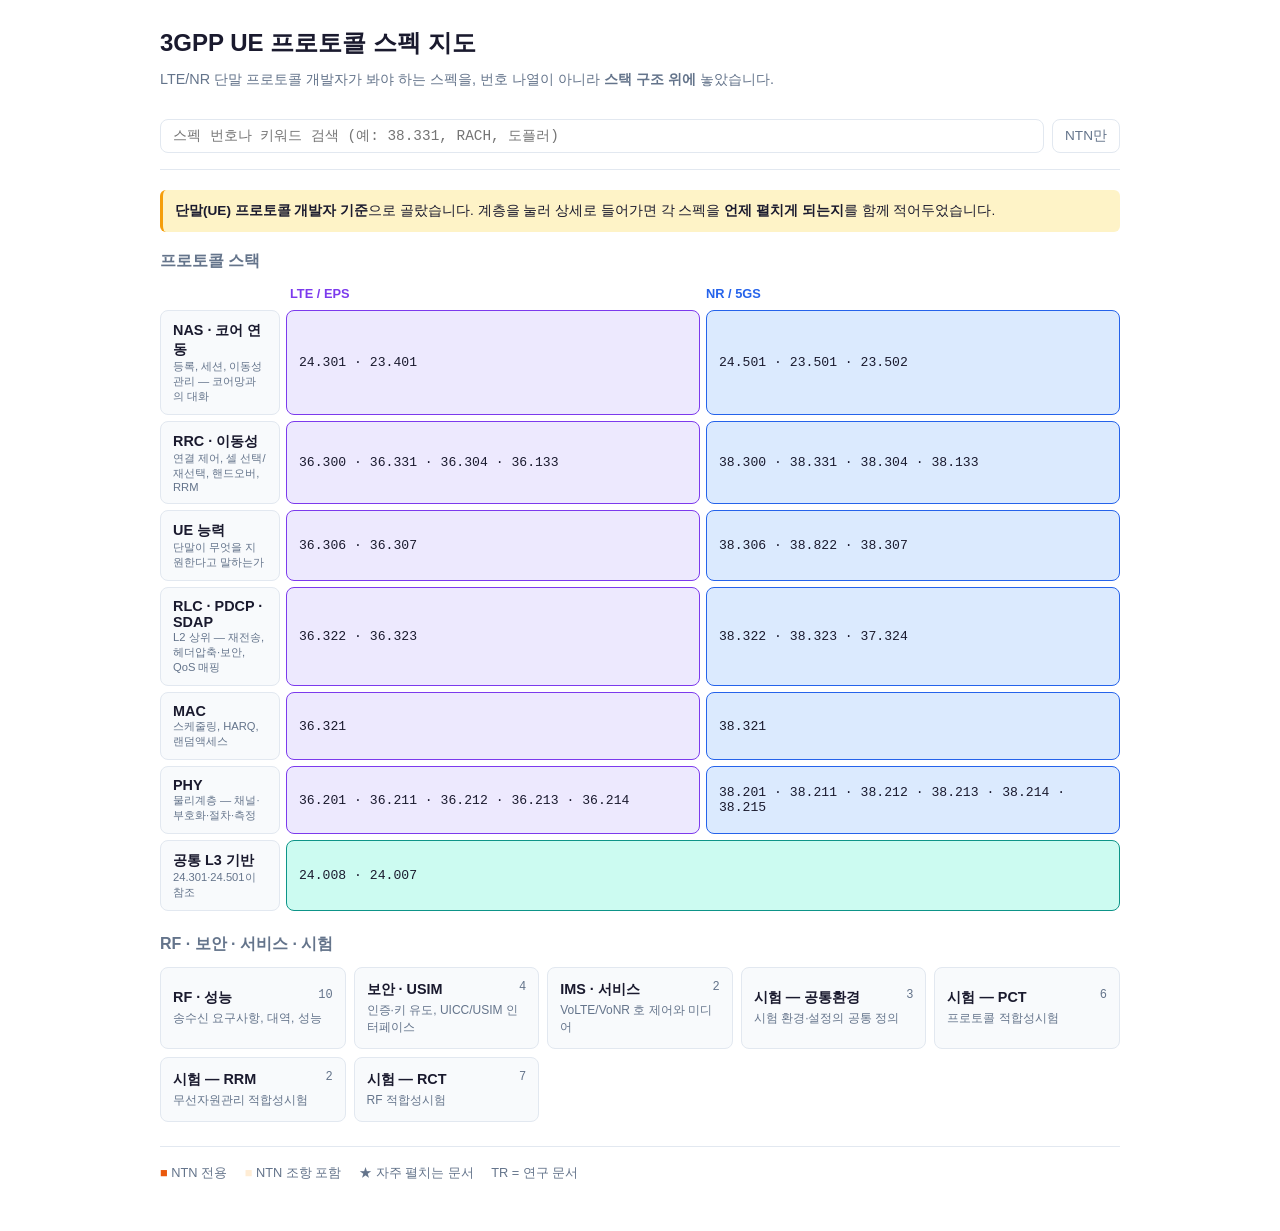
==== apps/3gpp-spec-map/index.html @ dc70da81 "3GPP UE 프로토콜 스펙 지도 웹앱 추가, 3GPP표준 카테고리 신설 LTE/NR 단말 프로토콜 개발자가 봐야 하는 3GPP 스펙 73종을 번호 나열이 아니라 프로토콜 스택 구" ====
<!DOCTYPE html>
<html lang="ko">
<head>
  <meta charset="UTF-8">
  <meta name="viewport" content="width=device-width, initial-scale=1.0">
  <title>3GPP UE 프로토콜 스펙 지도</title>
  <meta name="description" content="LTE/NR 단말 프로토콜 개발자가 봐야 하는 3GPP 스펙을 프로토콜 스택 구조 위에 배치한 지도">
  <link rel="stylesheet" href="css/style.css">
</head>
<body>

<div class="wrap">

  <header class="app-header">
    <h1>3GPP UE 프로토콜 스펙 지도</h1>
    <p>LTE/NR 단말 프로토콜 개발자가 봐야 하는 스펙을, 번호 나열이 아니라 <strong>스택 구조 위에</strong> 놓았습니다.</p>
  </header>

  <div class="controls">
    <input id="search" type="search" placeholder="스펙 번호나 키워드 검색 (예: 38.331, RACH, 도플러)"
           aria-label="스펙 검색" autocomplete="off">
    <button id="btn-ntn" class="toggle ntn" type="button" aria-pressed="false">NTN만</button>
  </div>

  <main id="view"></main>

</div>

<script src="js/specs.js"></script>
<script src="js/app.js"></script>
</body>
</html>
---- apps/3gpp-spec-map/css/style.css ----
:root {
  --bg:           #ffffff;
  --bg-secondary: #f8fafc;
  --bg-hover:     #f1f5f9;
  --text:         #1a1a2e;
  --text-muted:   #64748b;
  --accent:       #2563eb;
  --accent-soft:  #dbeafe;
  --border:       #e2e8f0;
  --nr:           #2563eb;
  --nr-soft:      #dbeafe;
  --lte:          #7c3aed;
  --lte-soft:     #ede9fe;
  --common:       #0d9488;
  --common-soft:  #ccfbf1;
  --ntn:          #ea580c;
  --ntn-soft:     #ffedd5;
  --warn-soft:    #fef3c7;
  --warn-border:  #f59e0b;
  --radius: 8px;
  --font-body: -apple-system, BlinkMacSystemFont, 'Segoe UI', 'Noto Sans KR',
               'Apple SD Gothic Neo', sans-serif;
  --font-mono: 'JetBrains Mono', 'Fira Code', 'Consolas', monospace;
}

@media (prefers-color-scheme: dark) {
  :root:not([data-theme="light"]) {
    --bg: #0f172a; --bg-secondary: #1e293b; --bg-hover: #273548;
    --text: #e2e8f0; --text-muted: #94a3b8; --border: #334155;
    --accent: #60a5fa; --accent-soft: #1e3a5f;
    --nr: #60a5fa; --nr-soft: #1e3a5f;
    --lte: #a78bfa; --lte-soft: #322659;
    --common: #2dd4bf; --common-soft: #134e4a;
    --ntn: #fb923c; --ntn-soft: #431407;
    --warn-soft: #422006; --warn-border: #f59e0b;
  }
}
:root[data-theme="dark"] {
  --bg: #0f172a; --bg-secondary: #1e293b; --bg-hover: #273548;
  --text: #e2e8f0; --text-muted: #94a3b8; --border: #334155;
  --accent: #60a5fa; --accent-soft: #1e3a5f;
  --nr: #60a5fa; --nr-soft: #1e3a5f;
  --lte: #a78bfa; --lte-soft: #322659;
  --common: #2dd4bf; --common-soft: #134e4a;
  --ntn: #fb923c; --ntn-soft: #431407;
  --warn-soft: #422006; --warn-border: #f59e0b;
}

* { box-sizing: border-box; }
body {
  margin: 0; padding: 0 16px 48px;
  background: var(--bg); color: var(--text);
  font-family: var(--font-body); line-height: 1.6;
}
.wrap { max-width: 960px; margin: 0 auto; }

.app-header { padding: 24px 0 16px; }
.app-header h1 { font-size: 1.5rem; margin: 0 0 6px; }
.app-header p { margin: 0; color: var(--text-muted); font-size: 0.9rem; }

/* ── 컨트롤 ── */
.controls {
  display: flex; flex-wrap: wrap; gap: 8px; align-items: center;
  padding: 12px 0 16px; border-bottom: 1px solid var(--border); margin-bottom: 20px;
}
#search {
  flex: 1 1 200px; min-width: 160px; padding: 8px 12px;
  border: 1px solid var(--border); border-radius: var(--radius);
  background: var(--bg); color: var(--text); font-family: var(--font-mono); font-size: 0.9rem;
}
#search:focus { outline: 2px solid var(--accent); outline-offset: -1px; }
.toggle {
  padding: 7px 12px; border: 1px solid var(--border); border-radius: var(--radius);
  background: var(--bg); color: var(--text-muted); cursor: pointer;
  font-size: 0.85rem; font-family: inherit;
}
.toggle:hover { background: var(--bg-hover); }
.toggle[aria-pressed="true"] { background: var(--accent-soft); color: var(--accent); border-color: var(--accent); font-weight: 600; }
.toggle.ntn[aria-pressed="true"] { background: var(--ntn-soft); color: var(--ntn); border-color: var(--ntn); }

/* ── Level 0 스택도 ── */
.stack { display: grid; gap: 6px; }
.stack-head {
  display: grid; grid-template-columns: 120px 1fr 1fr; gap: 6px;
  font-size: 0.8rem; font-weight: 700; color: var(--text-muted); padding: 0 4px;
}
.stack-head span:nth-child(2) { color: var(--lte); }
.stack-head span:nth-child(3) { color: var(--nr); }

.layer {
  display: grid; grid-template-columns: 120px 1fr 1fr; gap: 6px;
  align-items: stretch; width: 100%; padding: 0; border: none;
  background: none; font-family: inherit; text-align: left; cursor: pointer;
}
.layer:focus-visible { outline: 2px solid var(--accent); outline-offset: 2px; }
.layer-name {
  display: flex; flex-direction: column; justify-content: center;
  padding: 10px 12px; background: var(--bg-secondary);
  border: 1px solid var(--border); border-radius: var(--radius);
  font-weight: 700; font-size: 0.9rem; color: var(--text);
}
.layer-name small { font-weight: 400; font-size: 0.7rem; color: var(--text-muted); }
.layer-cell {
  padding: 10px 12px; border: 1px solid var(--border); border-radius: var(--radius);
  font-family: var(--font-mono); font-size: 0.82rem; color: var(--text);
  display: flex; flex-wrap: wrap; gap: 6px; align-items: center;
}
.layer-cell.lte { background: var(--lte-soft); border-color: var(--lte); }
.layer-cell.nr  { background: var(--nr-soft);  border-color: var(--nr); }
.layer-cell.none { background: var(--bg-secondary); color: var(--text-muted); font-style: italic; }
.layer:hover .layer-cell,
.layer:hover .layer-name { filter: brightness(0.97); }
.layer:hover .layer-name { background: var(--bg-hover); }

.base-row {
  grid-template-columns: 120px 1fr;
}
.base-row .layer-cell.common { background: var(--common-soft); border-color: var(--common); }

.pillars { margin-top: 20px; }
.pillars h2, .stack-title { font-size: 1rem; margin: 0 0 10px; color: var(--text-muted); }
.pillar-grid { display: grid; grid-template-columns: repeat(auto-fill, minmax(180px, 1fr)); gap: 8px; }
.pillar {
  padding: 12px; border: 1px solid var(--border); border-radius: var(--radius);
  background: var(--bg-secondary); cursor: pointer; text-align: left;
  font-family: inherit; color: var(--text);
}
.pillar:hover { background: var(--bg-hover); }
.pillar:focus-visible { outline: 2px solid var(--accent); outline-offset: 2px; }
.pillar strong { display: block; font-size: 0.9rem; margin-bottom: 3px; }
.pillar small { color: var(--text-muted); font-size: 0.75rem; }
.pillar .count { float: right; color: var(--text-muted); font-family: var(--font-mono); font-size: 0.75rem; }

/* ── Level 1 상세 ── */
.detail-head { display: flex; align-items: center; gap: 12px; margin-bottom: 4px; flex-wrap: wrap; }
.back {
  padding: 6px 12px; border: 1px solid var(--border); border-radius: var(--radius);
  background: var(--bg); color: var(--text); cursor: pointer; font-family: inherit; font-size: 0.85rem;
}
.back:hover { background: var(--bg-hover); }
.detail-head h2 { margin: 0; font-size: 1.2rem; }
.detail-desc { color: var(--text-muted); font-size: 0.9rem; margin: 0 0 16px; }

.cards { display: grid; gap: 12px; }
.card {
  border: 1px solid var(--border); border-radius: var(--radius);
  padding: 14px; background: var(--bg-secondary);
}
.card.ntn-only { border-left: 4px solid var(--ntn); }
.card.ntn-clause { border-left: 4px solid var(--ntn-soft); }
.card-top { display: flex; align-items: baseline; gap: 10px; flex-wrap: wrap; margin-bottom: 4px; }
.spec-id { font-family: var(--font-mono); font-size: 1.05rem; font-weight: 700; color: var(--accent); }
.card-ko { font-weight: 600; font-size: 0.95rem; }
.card-title { font-size: 0.8rem; color: var(--text-muted); margin: 0 0 8px; line-height: 1.45; }
.card-when { font-size: 0.88rem; margin: 0 0 8px; }
.card-when strong { color: var(--text); }
.card-xref, .card-ntn {
  font-size: 0.8rem; padding: 7px 10px; border-radius: 6px; margin-top: 8px;
}
.card-xref { background: var(--bg-hover); color: var(--text-muted); }
.card-ntn { background: var(--ntn-soft); color: var(--text); border-left: 3px solid var(--ntn); }
.card-ntn b { color: var(--ntn); }

.badges { display: flex; gap: 5px; flex-wrap: wrap; margin-left: auto; }
.badge {
  font-size: 0.68rem; font-weight: 700; padding: 2px 7px; border-radius: 99px;
  font-family: var(--font-body); white-space: nowrap;
}
.badge.nr  { background: var(--nr-soft);  color: var(--nr); }
.badge.lte { background: var(--lte-soft); color: var(--lte); }
.badge.common { background: var(--common-soft); color: var(--common); }
.badge.rel { background: var(--bg-hover); color: var(--text-muted); }
.badge.ntn { background: var(--ntn); color: #fff; }
.badge.ntn-c { background: var(--ntn-soft); color: var(--ntn); }
.badge.tr  { background: var(--bg-hover); color: var(--text-muted); border: 1px dashed var(--border); }
.badge.net { background: var(--warn-soft); color: var(--text); }

.peer { font-family: var(--font-mono); font-size: 0.78rem; color: var(--text-muted); }
.peer a { color: var(--accent); text-decoration: none; cursor: pointer; }
.peer a:hover { text-decoration: underline; }

.note {
  background: var(--warn-soft); border-left: 3px solid var(--warn-border);
  padding: 10px 12px; border-radius: 6px; font-size: 0.85rem; margin: 0 0 16px;
}
.empty { color: var(--text-muted); padding: 24px 0; text-align: center; }
.hidden { display: none; }

.legend { margin-top: 24px; padding-top: 16px; border-top: 1px solid var(--border); font-size: 0.8rem; color: var(--text-muted); }
.legend span { margin-right: 14px; white-space: nowrap; }

@media (max-width: 640px) {
  .stack-head, .layer { grid-template-columns: 88px 1fr 1fr; }
  .base-row { grid-template-columns: 88px 1fr; }
  .layer-cell { font-size: 0.74rem; padding: 8px; }
  .layer-name { font-size: 0.8rem; padding: 8px; }
  .app-header h1 { font-size: 1.25rem; }
}

.peer .ext { color: var(--text-muted); }
.peer .ext:hover { color: var(--accent); }
.card-ntn code, .card-when code {
  font-family: var(--font-mono); font-size: 0.92em;
  background: var(--bg-hover); padding: 1px 4px; border-radius: 3px;
}
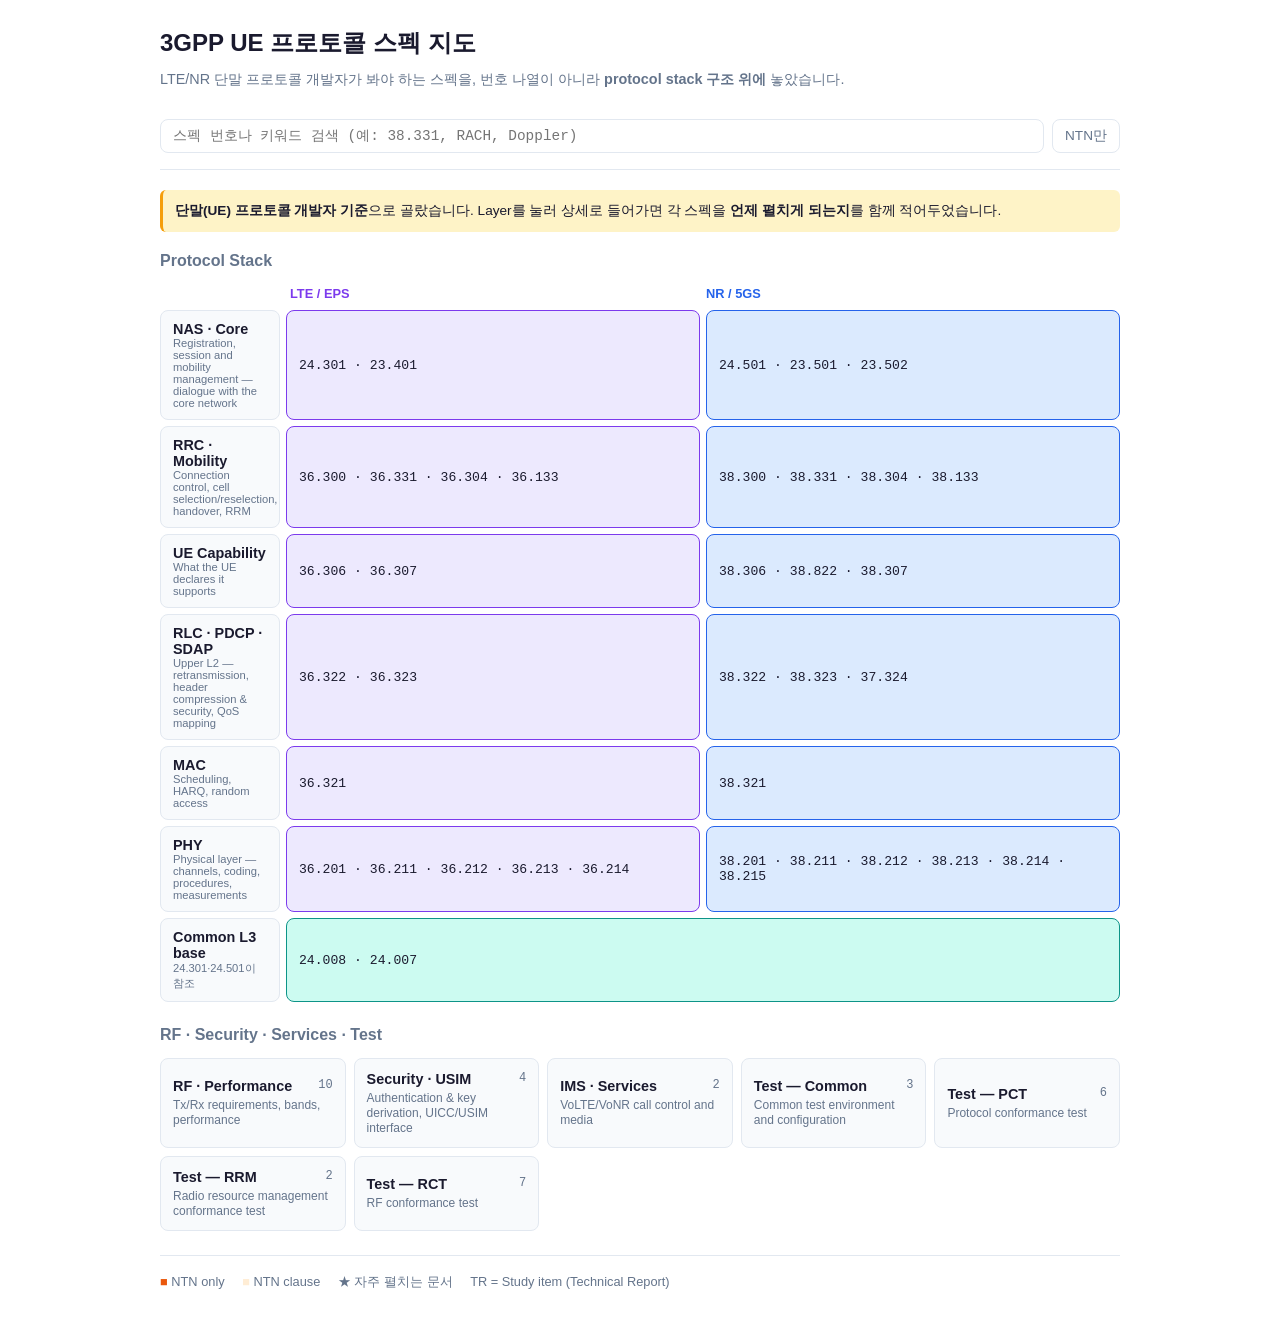
==== commit 326a2114: "3gpp-spec-map: 스펙 용어를 현업 표기대로 영어로 통일 현업에서는 프로토콜·스펙 용어를 영어로 쓰므로, 용어 라벨과 설명문 안의 기술용어를 영어로 바꿨다. 설명 문장 자" ====
--- a/apps/3gpp-spec-map/index.html
+++ b/apps/3gpp-spec-map/index.html
@@ -13,11 +13,11 @@
 
   <header class="app-header">
     <h1>3GPP UE 프로토콜 스펙 지도</h1>
-    <p>LTE/NR 단말 프로토콜 개발자가 봐야 하는 스펙을, 번호 나열이 아니라 <strong>스택 구조 위에</strong> 놓았습니다.</p>
+    <p>LTE/NR 단말 프로토콜 개발자가 봐야 하는 스펙을, 번호 나열이 아니라 <strong>protocol stack 구조 위에</strong> 놓았습니다.</p>
   </header>
 
   <div class="controls">
-    <input id="search" type="search" placeholder="스펙 번호나 키워드 검색 (예: 38.331, RACH, 도플러)"
+    <input id="search" type="search" placeholder="스펙 번호나 키워드 검색 (예: 38.331, RACH, Doppler)"
            aria-label="스펙 검색" autocomplete="off">
     <button id="btn-ntn" class="toggle ntn" type="button" aria-pressed="false">NTN만</button>
   </div>
--- a/apps/3gpp-spec-map/css/style.css
+++ b/apps/3gpp-spec-map/css/style.css
@@ -150,7 +150,7 @@
 .card.ntn-clause { border-left: 4px solid var(--ntn-soft); }
 .card-top { display: flex; align-items: baseline; gap: 10px; flex-wrap: wrap; margin-bottom: 4px; }
 .spec-id { font-family: var(--font-mono); font-size: 1.05rem; font-weight: 700; color: var(--accent); }
-.card-ko { font-weight: 600; font-size: 0.95rem; }
+.card-short { font-weight: 600; font-size: 0.95rem; }
 .card-title { font-size: 0.8rem; color: var(--text-muted); margin: 0 0 8px; line-height: 1.45; }
 .card-when { font-size: 0.88rem; margin: 0 0 8px; }
 .card-when strong { color: var(--text); }
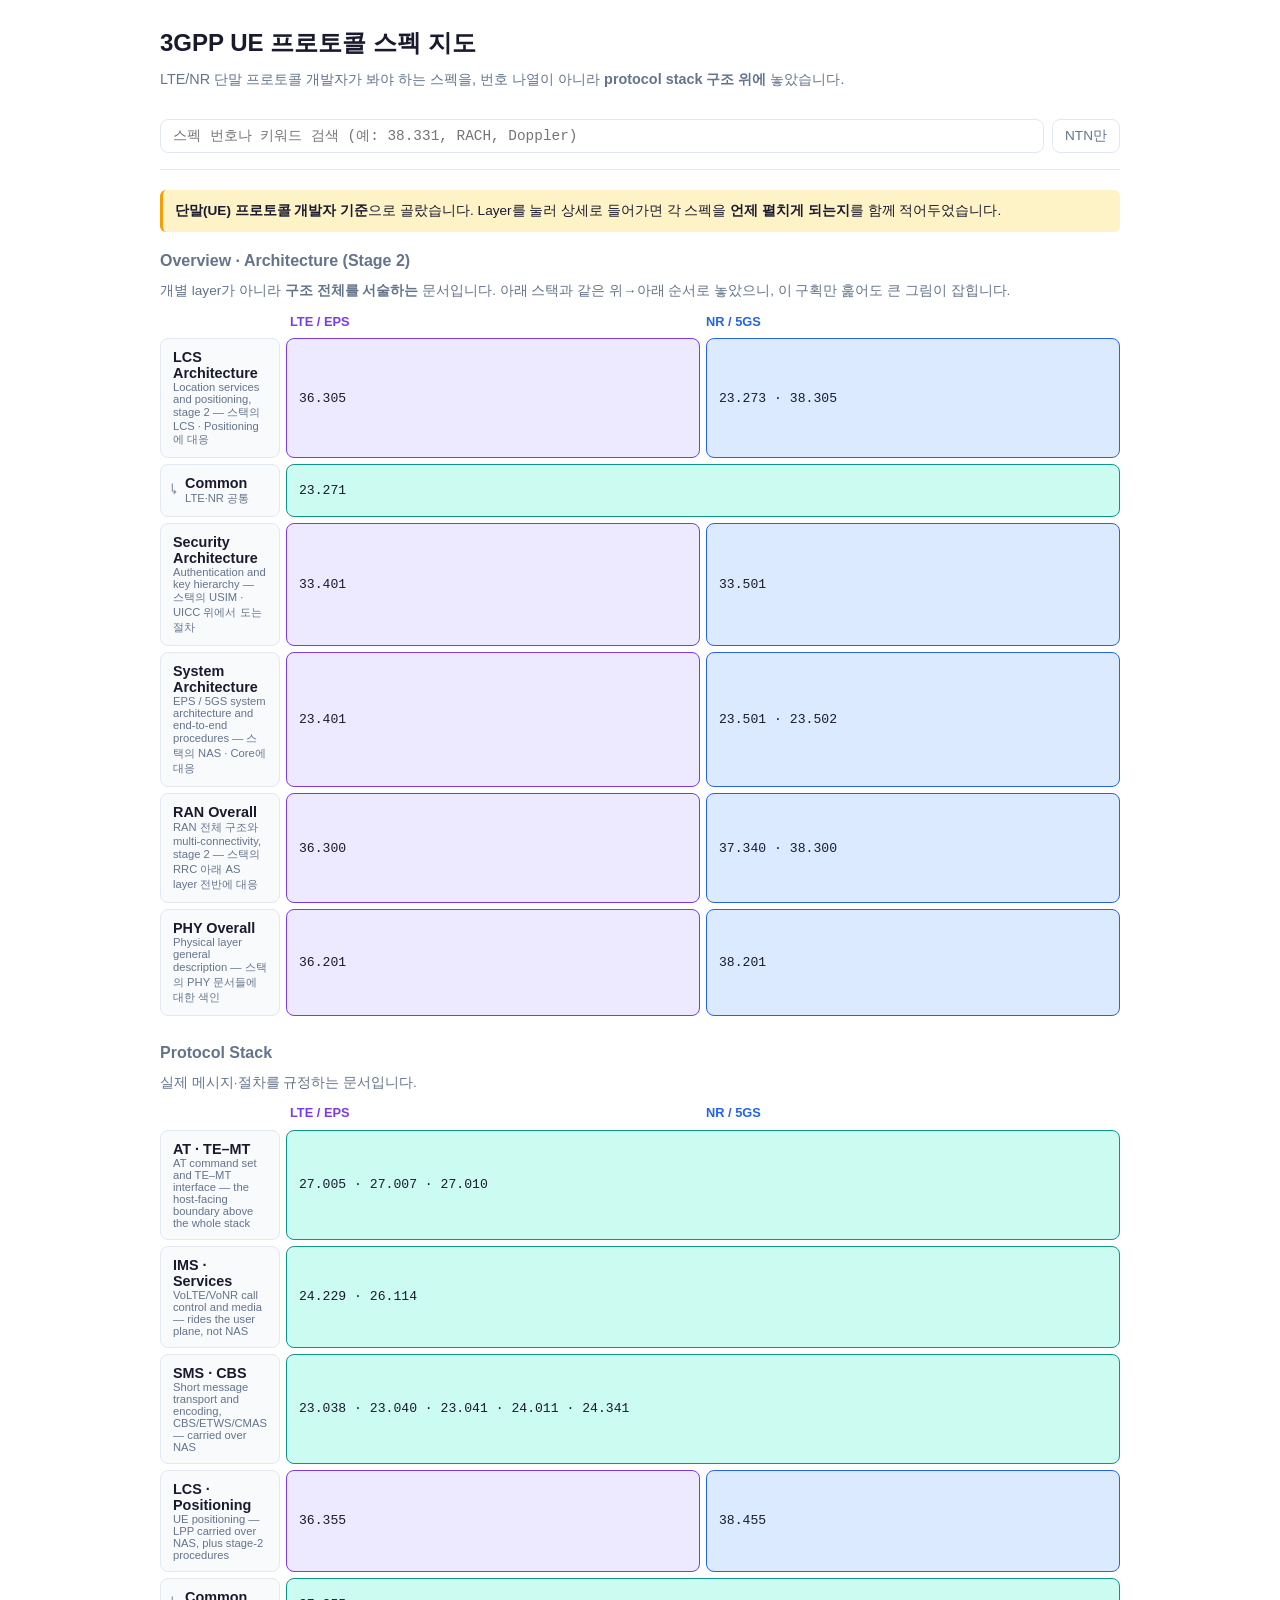
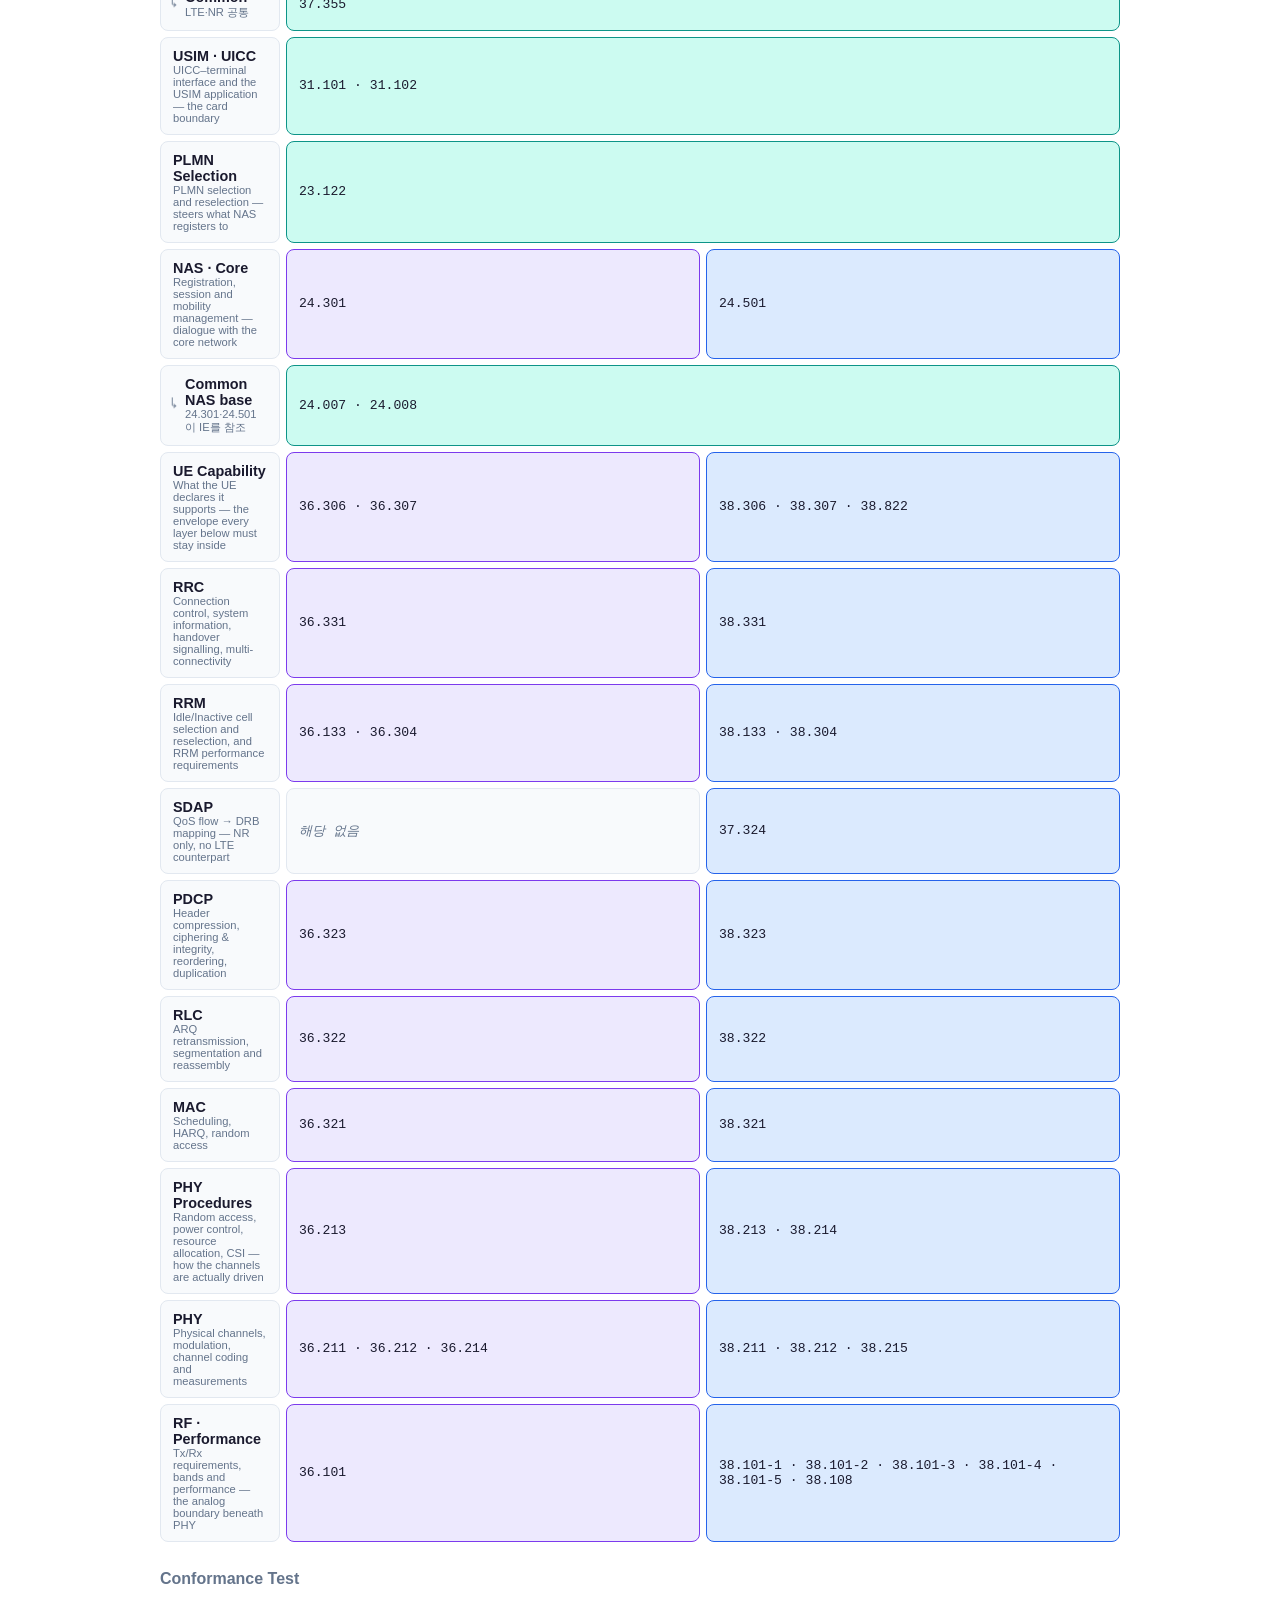
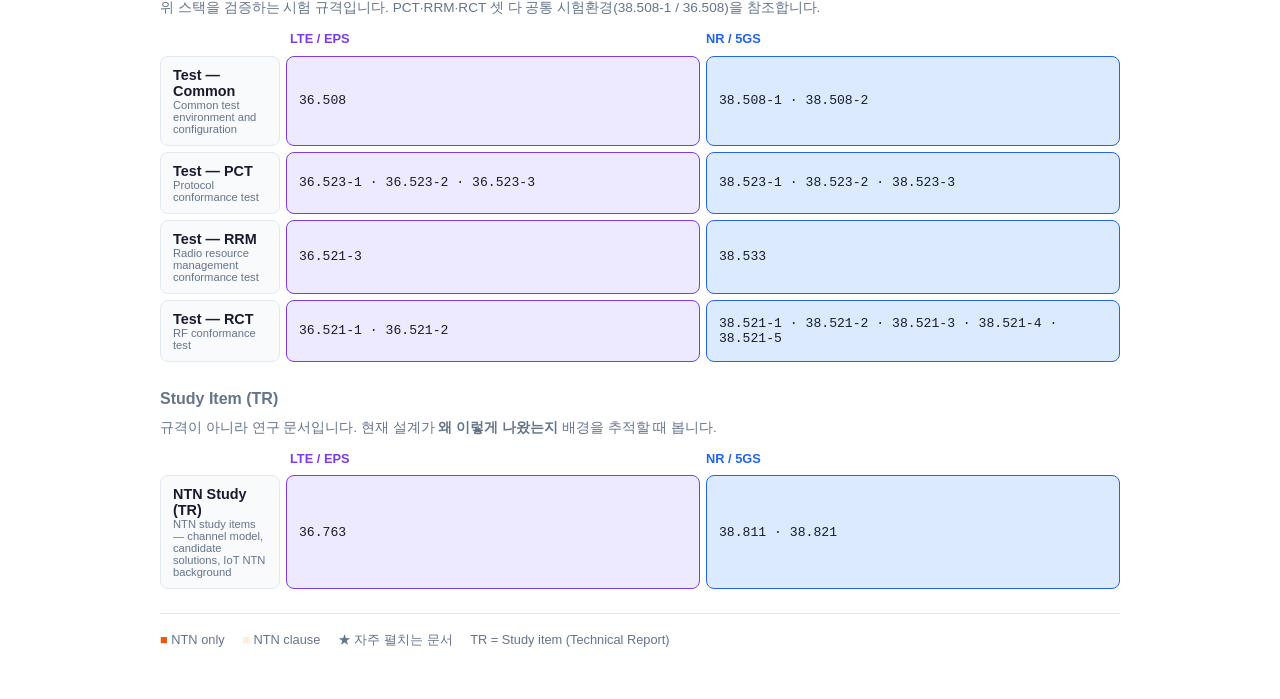
==== commit 260715e5: "3gpp-spec-map: 정적 자원에 캐시 무효화 버전 부착 GitHub Pages가 js/css를 max-age=600으로 내려주는데 파일명에 버전이 없어, 배포가 끝난 뒤에도" ====
--- a/apps/3gpp-spec-map/index.html
+++ b/apps/3gpp-spec-map/index.html
@@ -5,7 +5,7 @@
   <meta name="viewport" content="width=device-width, initial-scale=1.0">
   <title>3GPP UE 프로토콜 스펙 지도</title>
   <meta name="description" content="LTE/NR 단말 프로토콜 개발자가 봐야 하는 3GPP 스펙을 프로토콜 스택 구조 위에 배치한 지도">
-  <link rel="stylesheet" href="css/style.css">
+  <link rel="stylesheet" href="css/style.css?v=20260801a">
 </head>
 <body>
 
@@ -26,7 +26,9 @@
 
 </div>
 
-<script src="js/specs.js"></script>
-<script src="js/app.js"></script>
+<!-- ?v= 는 캐시 무효화용. GitHub Pages가 max-age=600으로 내려주기 때문에
+     js를 고치면 이 값도 함께 올려야 브라우저가 새 파일을 받는다. -->
+<script src="js/specs.js?v=20260801a"></script>
+<script src="js/app.js?v=20260801a"></script>
 </body>
 </html>
--- a/apps/3gpp-spec-map/css/style.css
+++ b/apps/3gpp-spec-map/css/style.css
@@ -112,24 +112,24 @@
 .layer:hover .layer-name { filter: brightness(0.97); }
 .layer:hover .layer-name { background: var(--bg-hover); }
 
-.base-row {
+/* LTE/NR로 갈리지 않는 RAT 공통 문서 행 — 칸을 나누지 않고 한 칸으로 편다.
+   .wide-row = layer 자체가 통째로 공통 (대등한 layer이므로 들여쓰지 않는다)
+   .base-row = LTE/NR이 있는 layer에 딸린 공통 문서 (↳로 종속 관계를 표시) */
+.wide-row, .base-row {
   grid-template-columns: 120px 1fr;
 }
+.wide-row .layer-cell.common,
 .base-row .layer-cell.common { background: var(--common-soft); border-color: var(--common); }
-
-.pillars { margin-top: 20px; }
-.pillars h2, .stack-title { font-size: 1rem; margin: 0 0 10px; color: var(--text-muted); }
-.pillar-grid { display: grid; grid-template-columns: repeat(auto-fill, minmax(180px, 1fr)); gap: 8px; }
-.pillar {
-  padding: 12px; border: 1px solid var(--border); border-radius: var(--radius);
-  background: var(--bg-secondary); cursor: pointer; text-align: left;
-  font-family: inherit; color: var(--text);
-}
-.pillar:hover { background: var(--bg-hover); }
-.pillar:focus-visible { outline: 2px solid var(--accent); outline-offset: 2px; }
-.pillar strong { display: block; font-size: 0.9rem; margin-bottom: 3px; }
-.pillar small { color: var(--text-muted); font-size: 0.75rem; }
-.pillar .count { float: right; color: var(--text-muted); font-family: var(--font-mono); font-size: 0.75rem; }
+.base-row .layer-name { position: relative; padding-left: 24px; }
+.base-row .layer-name::before {
+  content: '↳'; position: absolute; left: 9px; top: 50%; transform: translateY(-50%);
+  font-weight: 400; color: var(--text-muted);
+}
+
+/* 구획 제목 — Protocol Stack / Conformance Test / Study Item 셋이 공유 */
+.stack-title { font-size: 1rem; margin: 0 0 10px; color: var(--text-muted); }
+.stack + .stack-title { margin-top: 24px; }
+.section-note { font-size: 0.85rem; color: var(--text-muted); margin: -4px 0 10px; }
 
 /* ── Level 1 상세 ── */
 .detail-head { display: flex; align-items: center; gap: 12px; margin-bottom: 4px; flex-wrap: wrap; }
@@ -191,7 +191,9 @@
 
 @media (max-width: 640px) {
   .stack-head, .layer { grid-template-columns: 88px 1fr 1fr; }
-  .base-row { grid-template-columns: 88px 1fr; }
+  .wide-row, .base-row { grid-template-columns: 88px 1fr; }
+  .base-row .layer-name { padding-left: 18px; }
+  .base-row .layer-name::before { left: 5px; }
   .layer-cell { font-size: 0.74rem; padding: 8px; }
   .layer-name { font-size: 0.8rem; padding: 8px; }
   .app-header h1 { font-size: 1.25rem; }
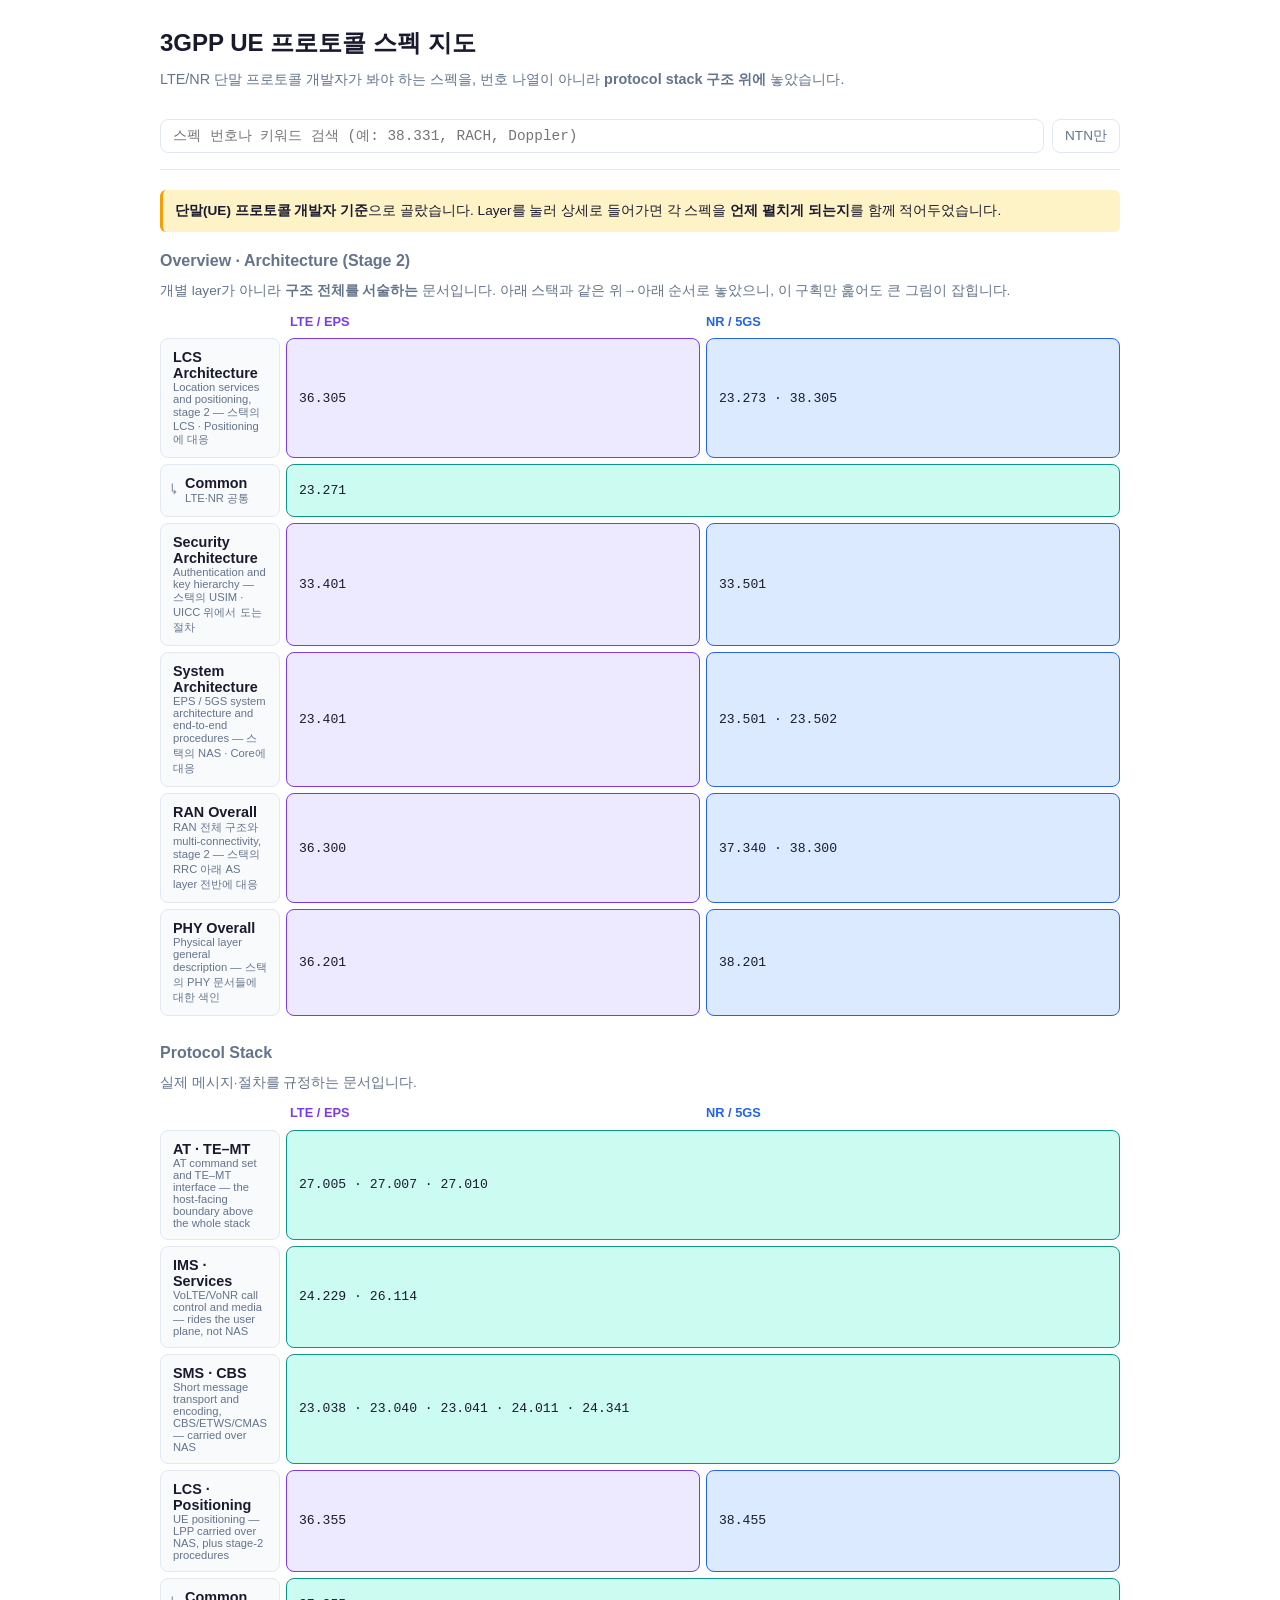
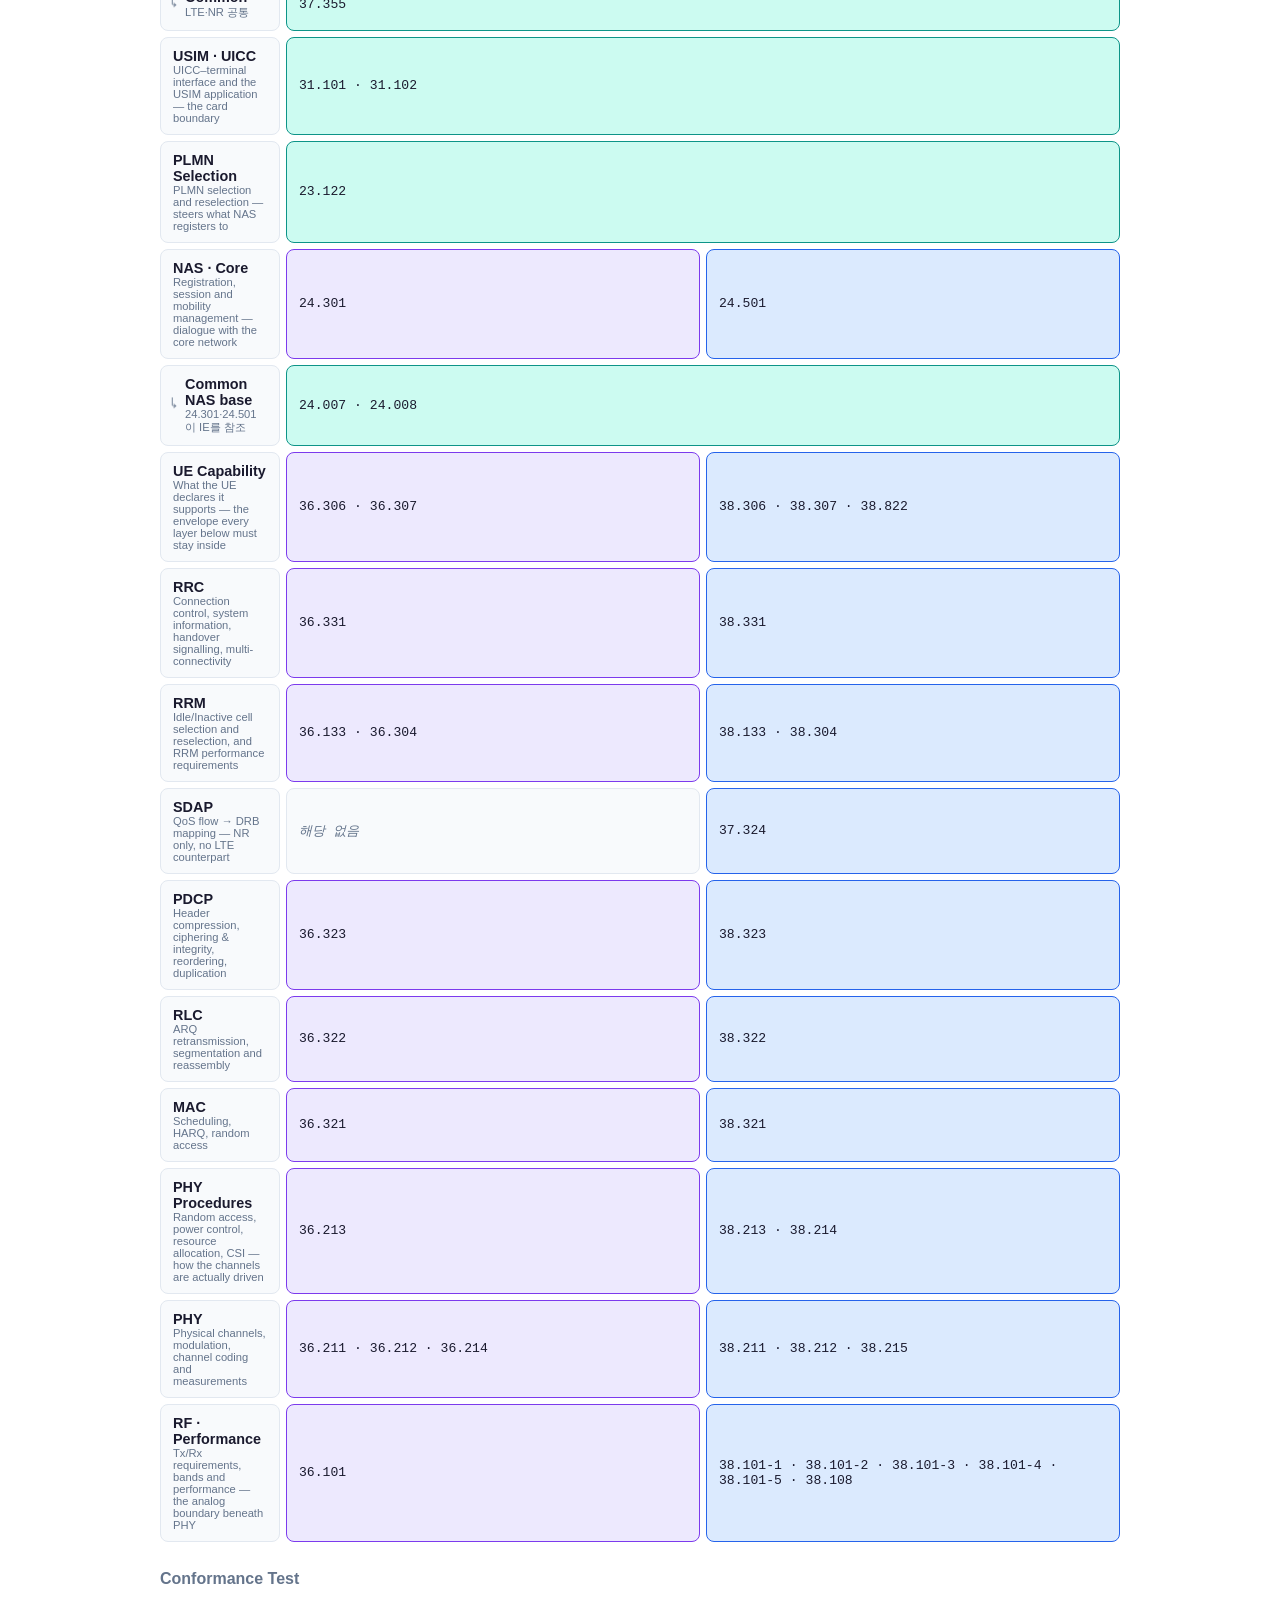
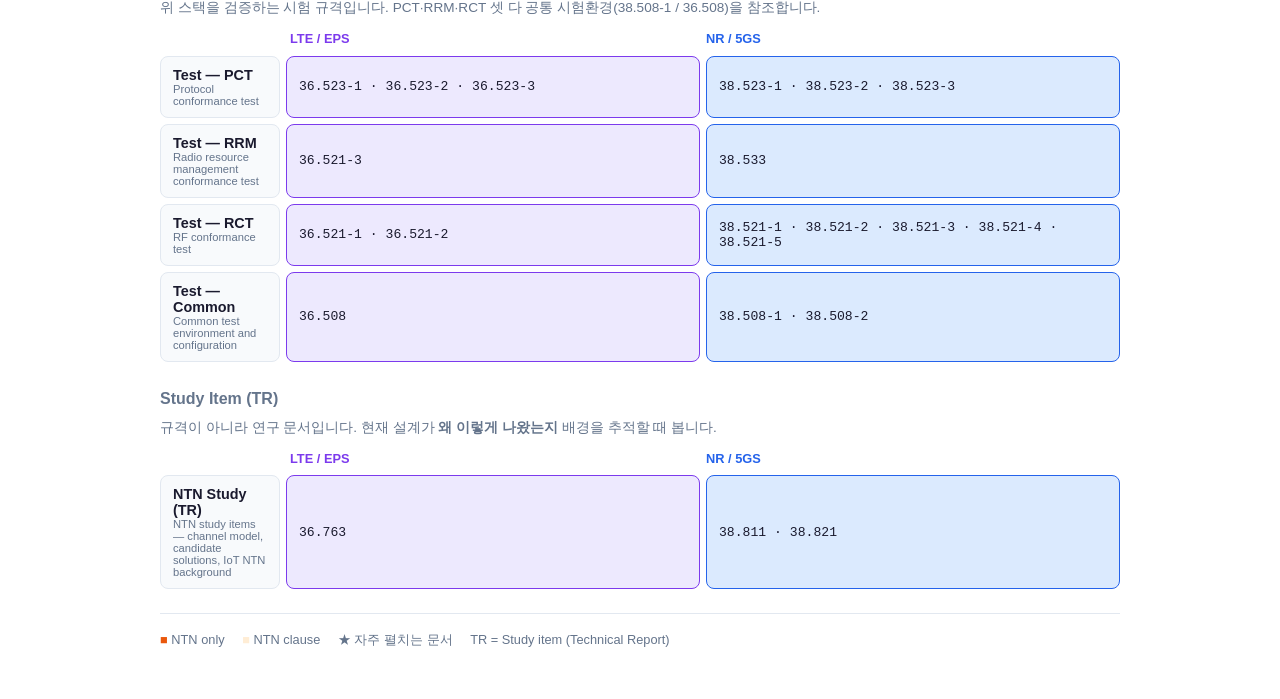
==== commit 900c2f1f: "3gpp-spec-map: Test — Common을 Conformance Test 맨 아래로 PCT·RRM·RCT 셋이 모두 참조하는 토대이므로, 위가 아니라 아래에 두는 것이 " ====
--- a/apps/3gpp-spec-map/index.html
+++ b/apps/3gpp-spec-map/index.html
@@ -5,7 +5,7 @@
   <meta name="viewport" content="width=device-width, initial-scale=1.0">
   <title>3GPP UE 프로토콜 스펙 지도</title>
   <meta name="description" content="LTE/NR 단말 프로토콜 개발자가 봐야 하는 3GPP 스펙을 프로토콜 스택 구조 위에 배치한 지도">
-  <link rel="stylesheet" href="css/style.css?v=20260801a">
+  <link rel="stylesheet" href="css/style.css?v=20260801b">
 </head>
 <body>
 
@@ -28,7 +28,7 @@
 
 <!-- ?v= 는 캐시 무효화용. GitHub Pages가 max-age=600으로 내려주기 때문에
      js를 고치면 이 값도 함께 올려야 브라우저가 새 파일을 받는다. -->
-<script src="js/specs.js?v=20260801a"></script>
-<script src="js/app.js?v=20260801a"></script>
+<script src="js/specs.js?v=20260801b"></script>
+<script src="js/app.js?v=20260801b"></script>
 </body>
 </html>
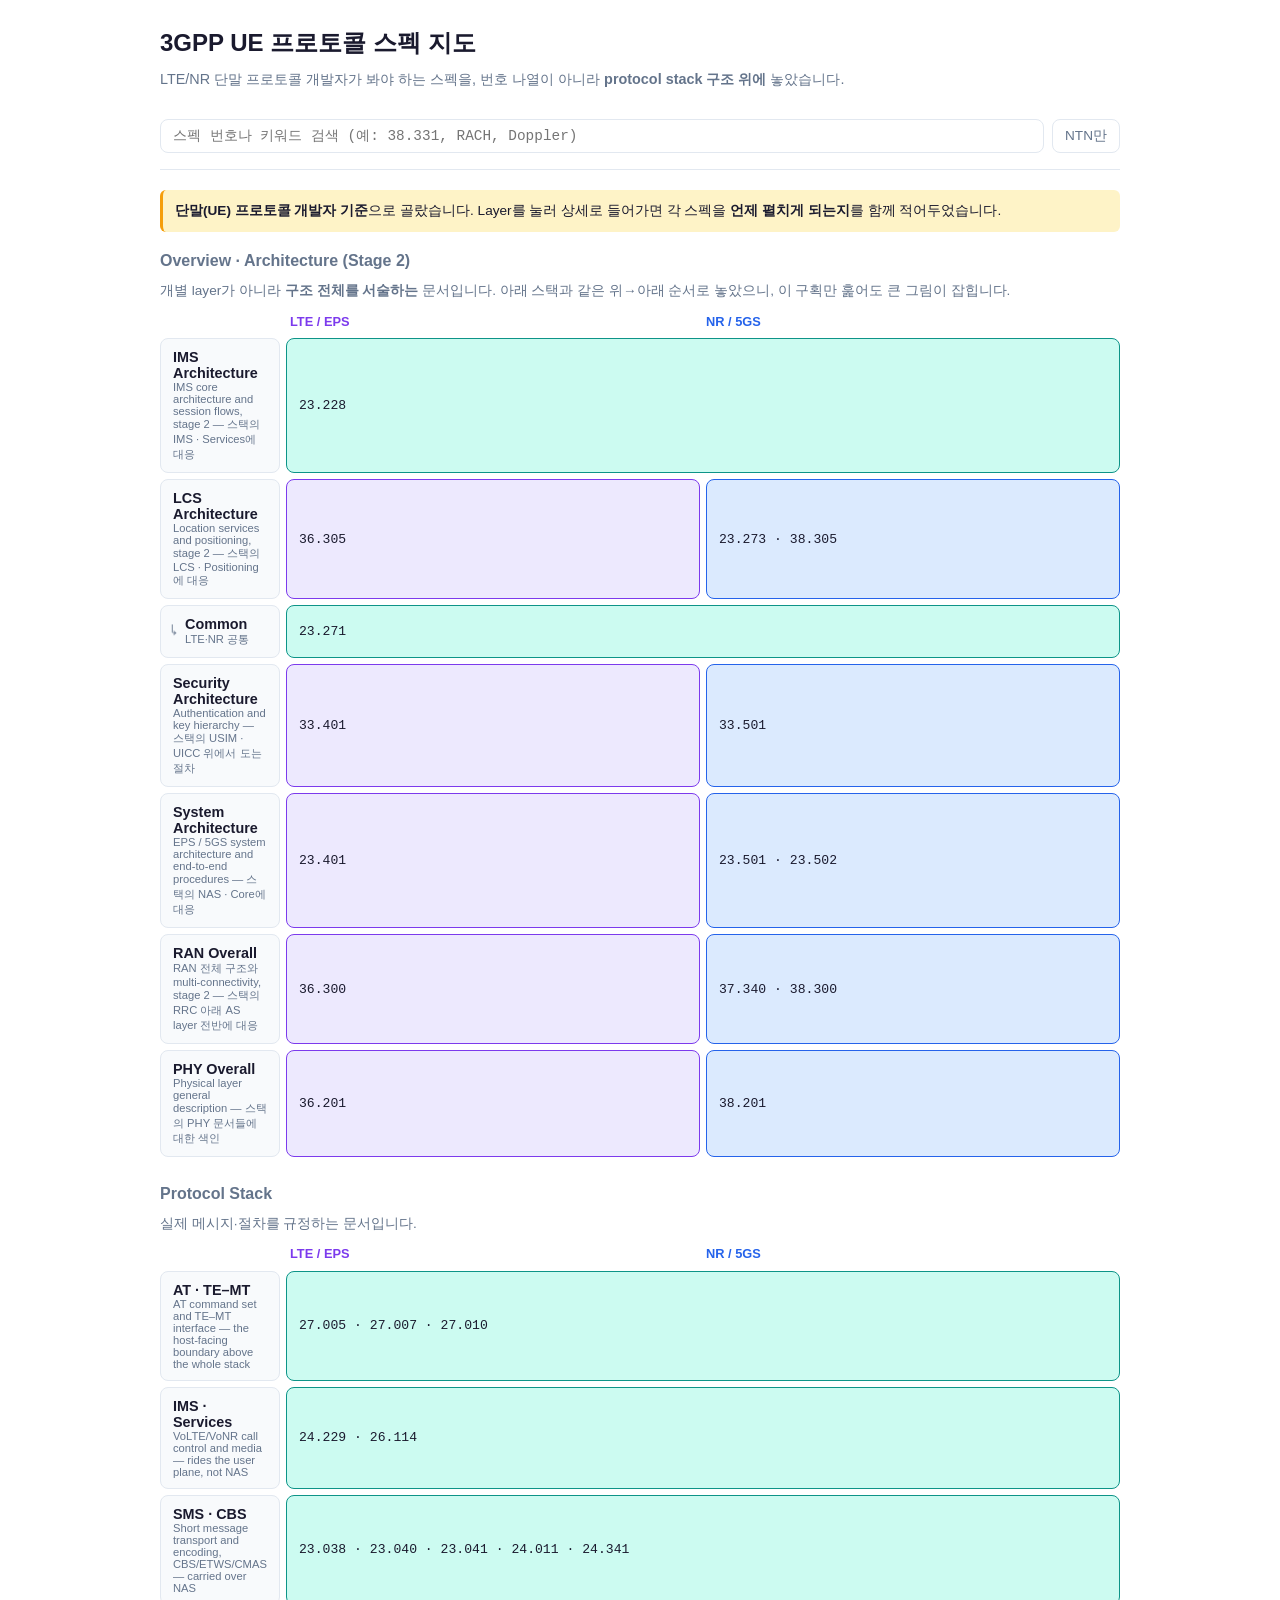
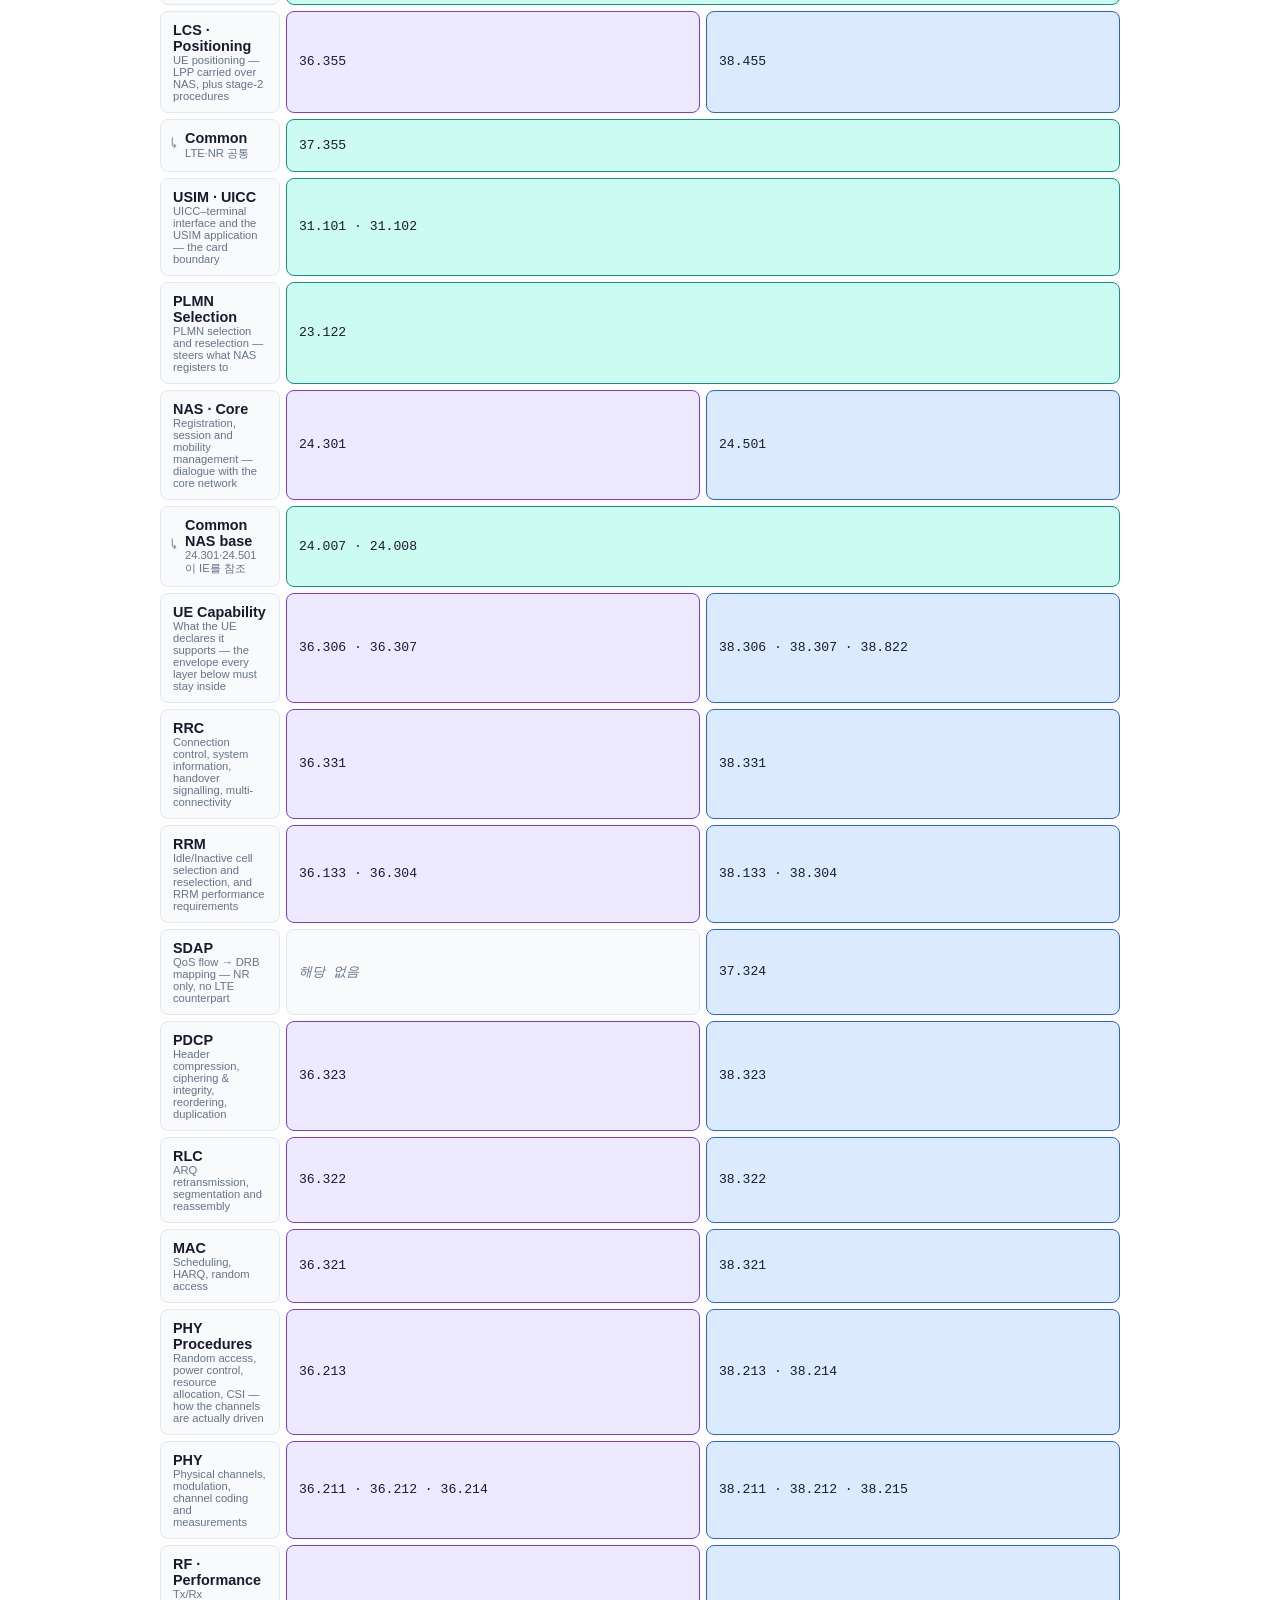
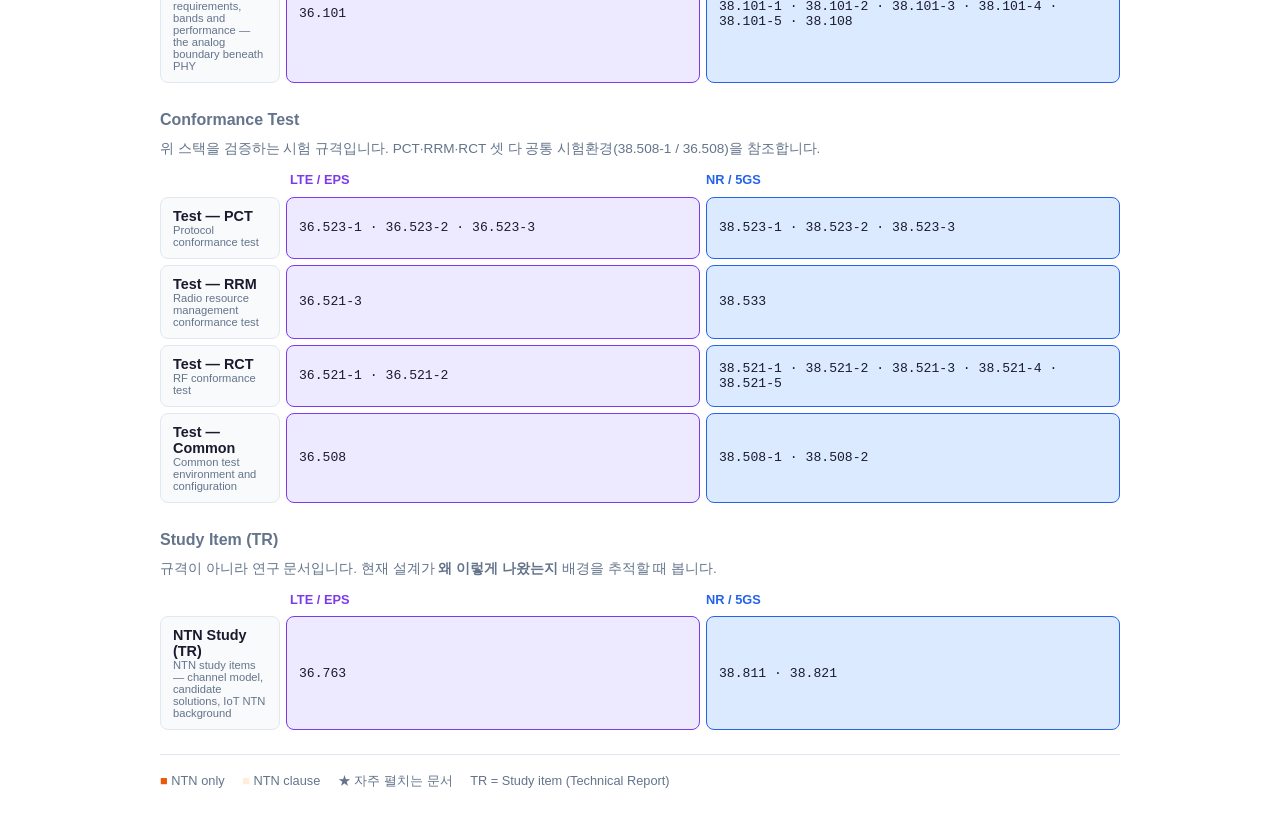
==== commit 15936f23: "3gpp-spec-map: IMS Architecture(23.228) 추가 (89→90종) IMS만 Stage 2 없이 24.229(SIP, Stage 3)로 바로 들어가 있었다" ====
--- a/apps/3gpp-spec-map/index.html
+++ b/apps/3gpp-spec-map/index.html
@@ -5,7 +5,7 @@
   <meta name="viewport" content="width=device-width, initial-scale=1.0">
   <title>3GPP UE 프로토콜 스펙 지도</title>
   <meta name="description" content="LTE/NR 단말 프로토콜 개발자가 봐야 하는 3GPP 스펙을 프로토콜 스택 구조 위에 배치한 지도">
-  <link rel="stylesheet" href="css/style.css?v=20260801b">
+  <link rel="stylesheet" href="css/style.css?v=20260801c">
 </head>
 <body>
 
@@ -28,7 +28,7 @@
 
 <!-- ?v= 는 캐시 무효화용. GitHub Pages가 max-age=600으로 내려주기 때문에
      js를 고치면 이 값도 함께 올려야 브라우저가 새 파일을 받는다. -->
-<script src="js/specs.js?v=20260801b"></script>
-<script src="js/app.js?v=20260801b"></script>
+<script src="js/specs.js?v=20260801c"></script>
+<script src="js/app.js?v=20260801c"></script>
 </body>
 </html>
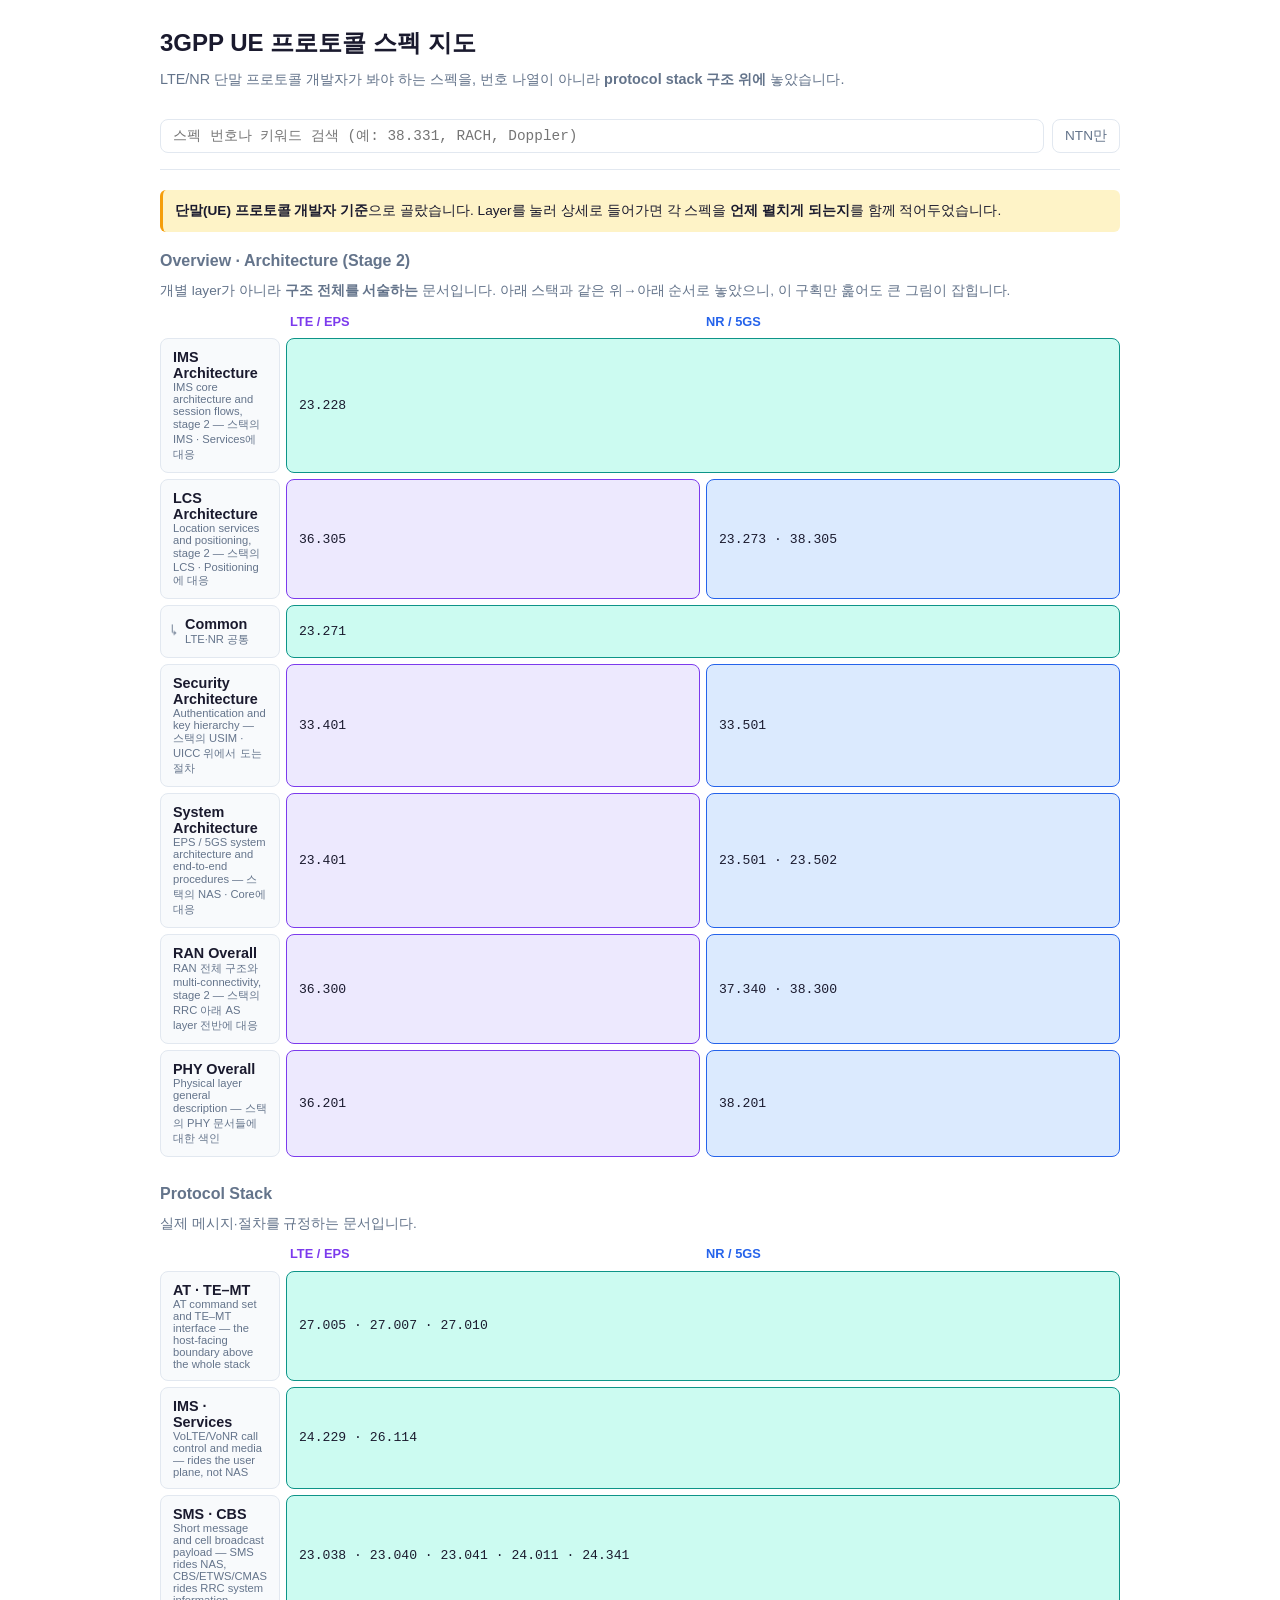
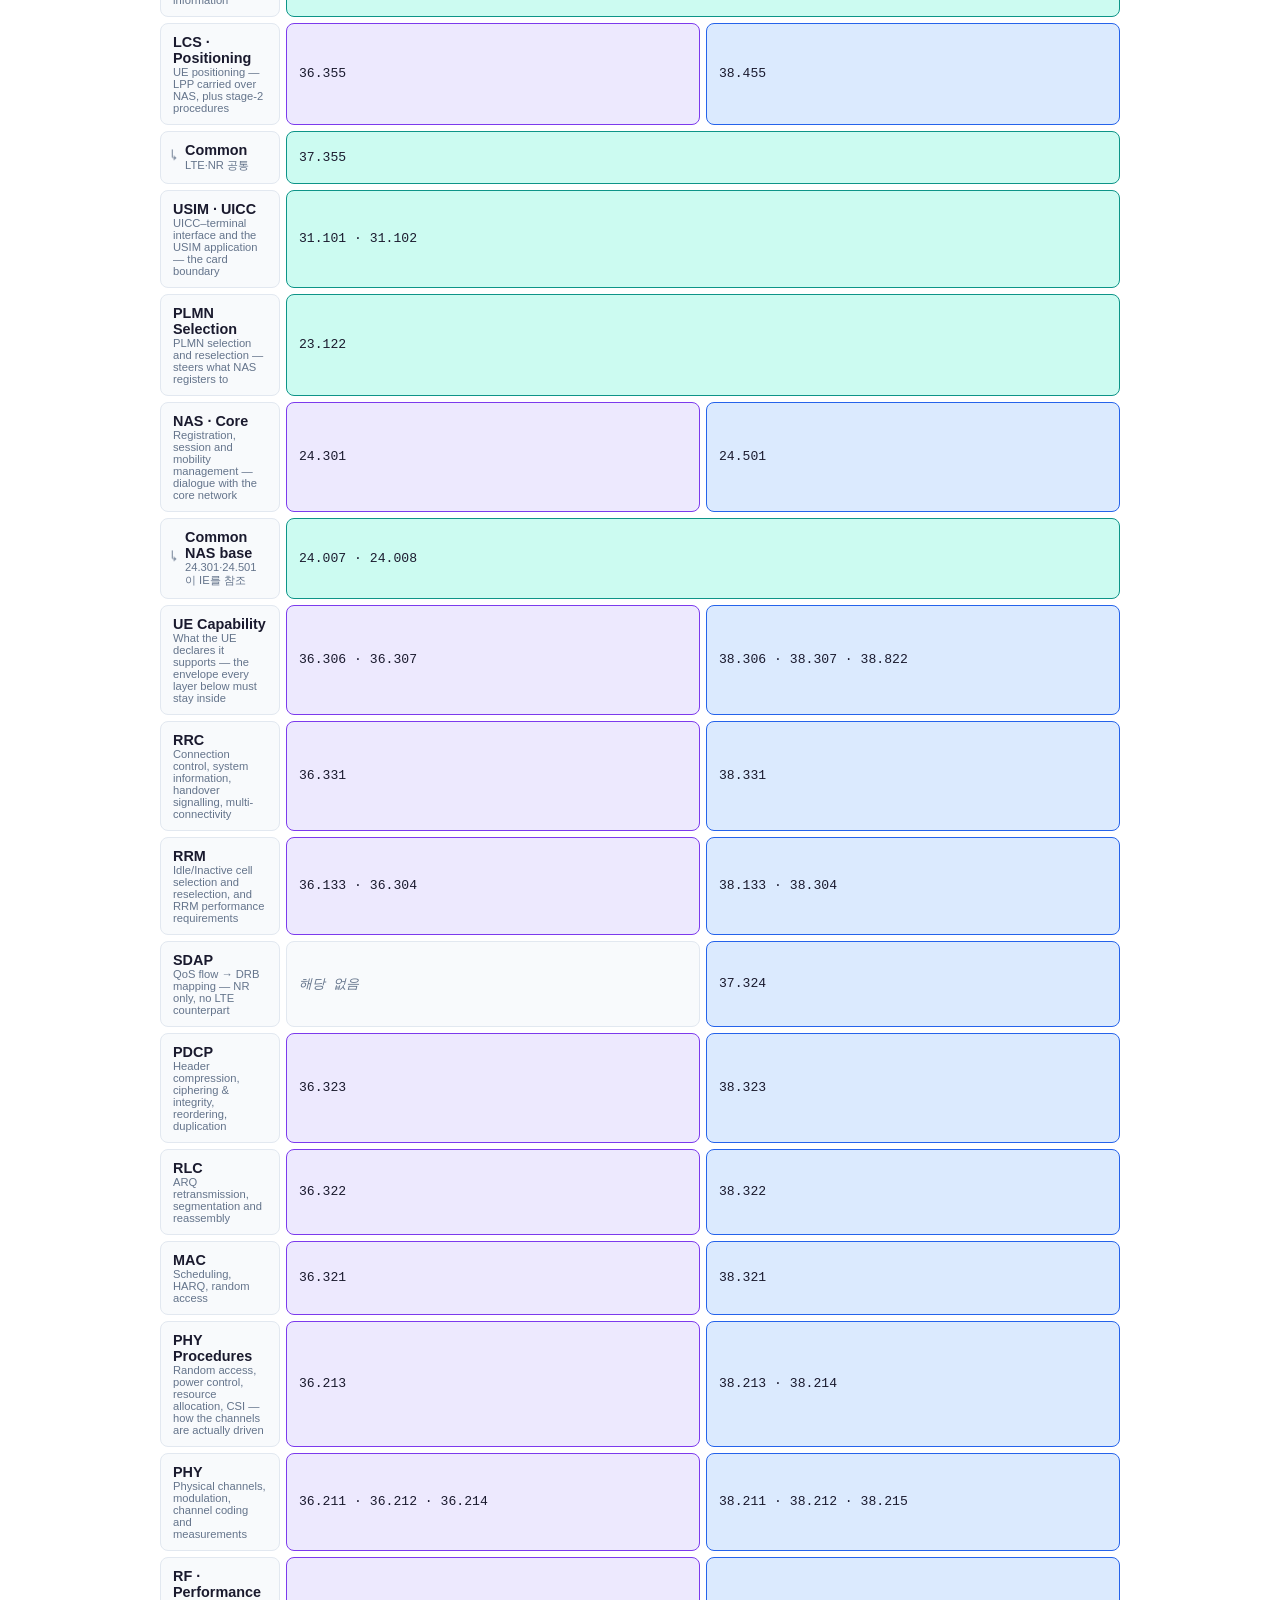
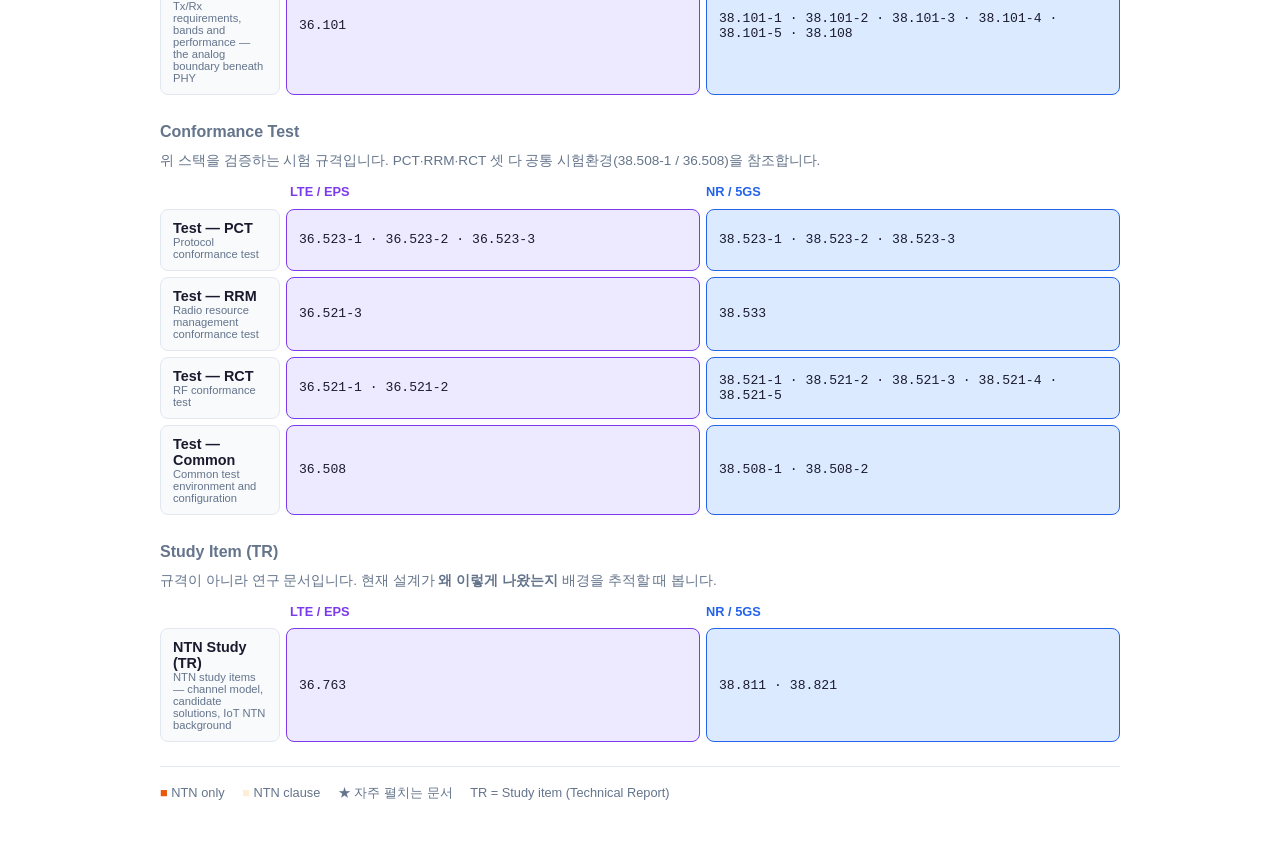
==== commit be2fa85f: "3gpp-spec-map: CBS 전송 경로 서술 정정 (23.041은 SMS와 같은 level 유지) 모듈 설명에 "carried over NAS"라고 적었는데 CBS에는 틀린 " ====
--- a/apps/3gpp-spec-map/index.html
+++ b/apps/3gpp-spec-map/index.html
@@ -5,7 +5,7 @@
   <meta name="viewport" content="width=device-width, initial-scale=1.0">
   <title>3GPP UE 프로토콜 스펙 지도</title>
   <meta name="description" content="LTE/NR 단말 프로토콜 개발자가 봐야 하는 3GPP 스펙을 프로토콜 스택 구조 위에 배치한 지도">
-  <link rel="stylesheet" href="css/style.css?v=20260801c">
+  <link rel="stylesheet" href="css/style.css?v=20260801d">
 </head>
 <body>
 
@@ -28,7 +28,7 @@
 
 <!-- ?v= 는 캐시 무효화용. GitHub Pages가 max-age=600으로 내려주기 때문에
      js를 고치면 이 값도 함께 올려야 브라우저가 새 파일을 받는다. -->
-<script src="js/specs.js?v=20260801c"></script>
-<script src="js/app.js?v=20260801c"></script>
+<script src="js/specs.js?v=20260801d"></script>
+<script src="js/app.js?v=20260801d"></script>
 </body>
 </html>
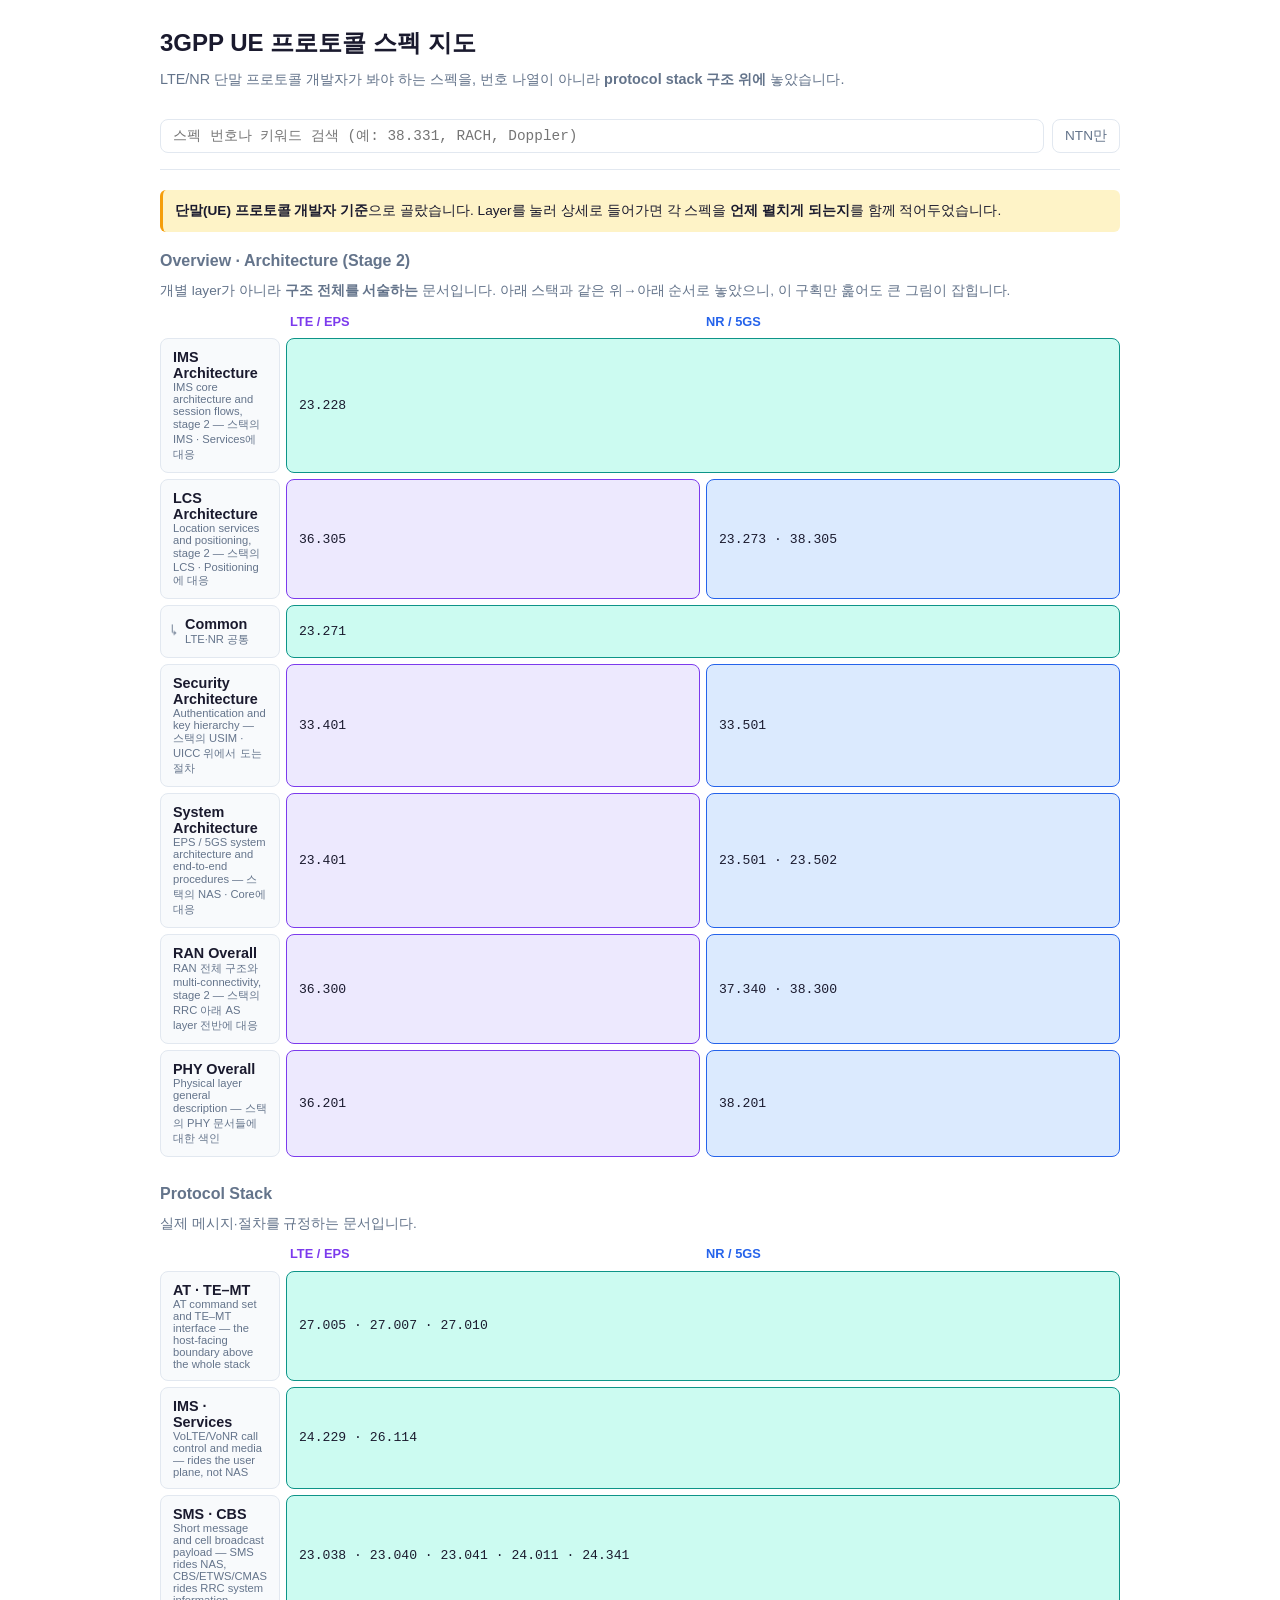
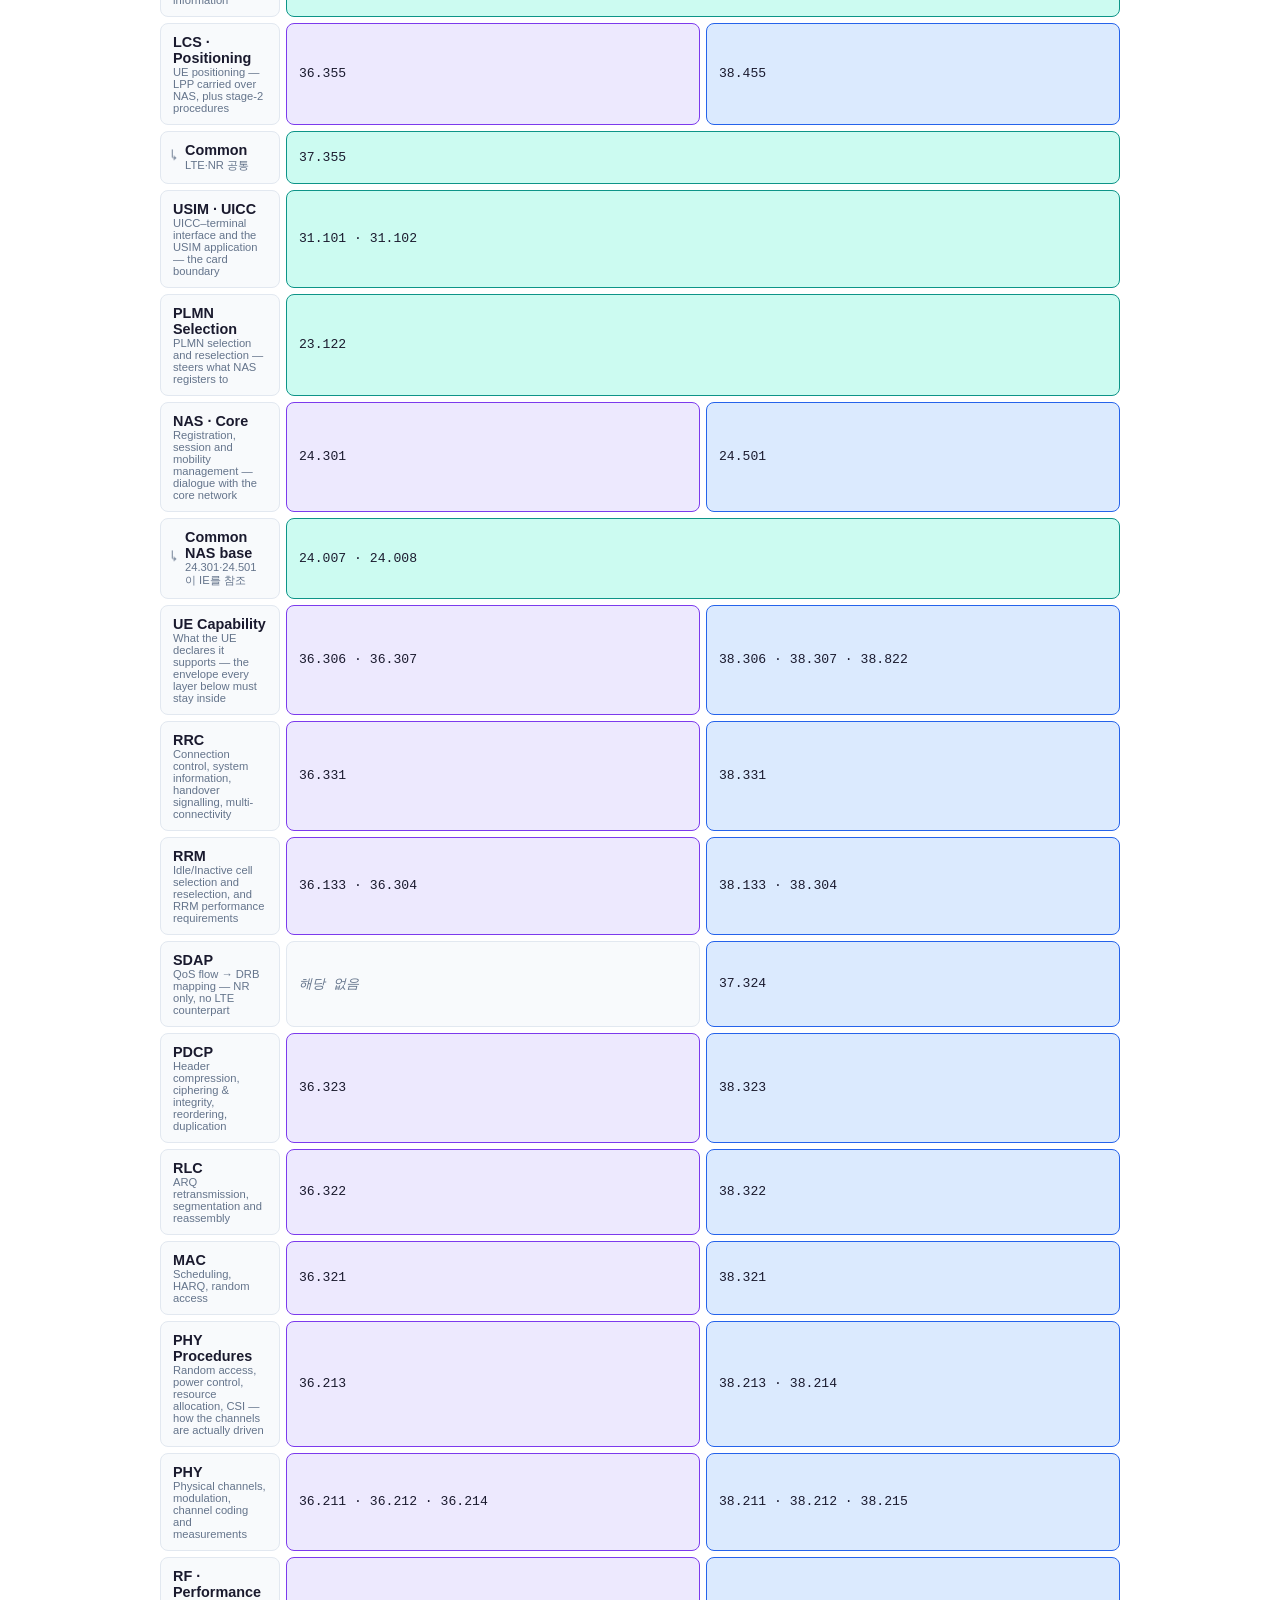
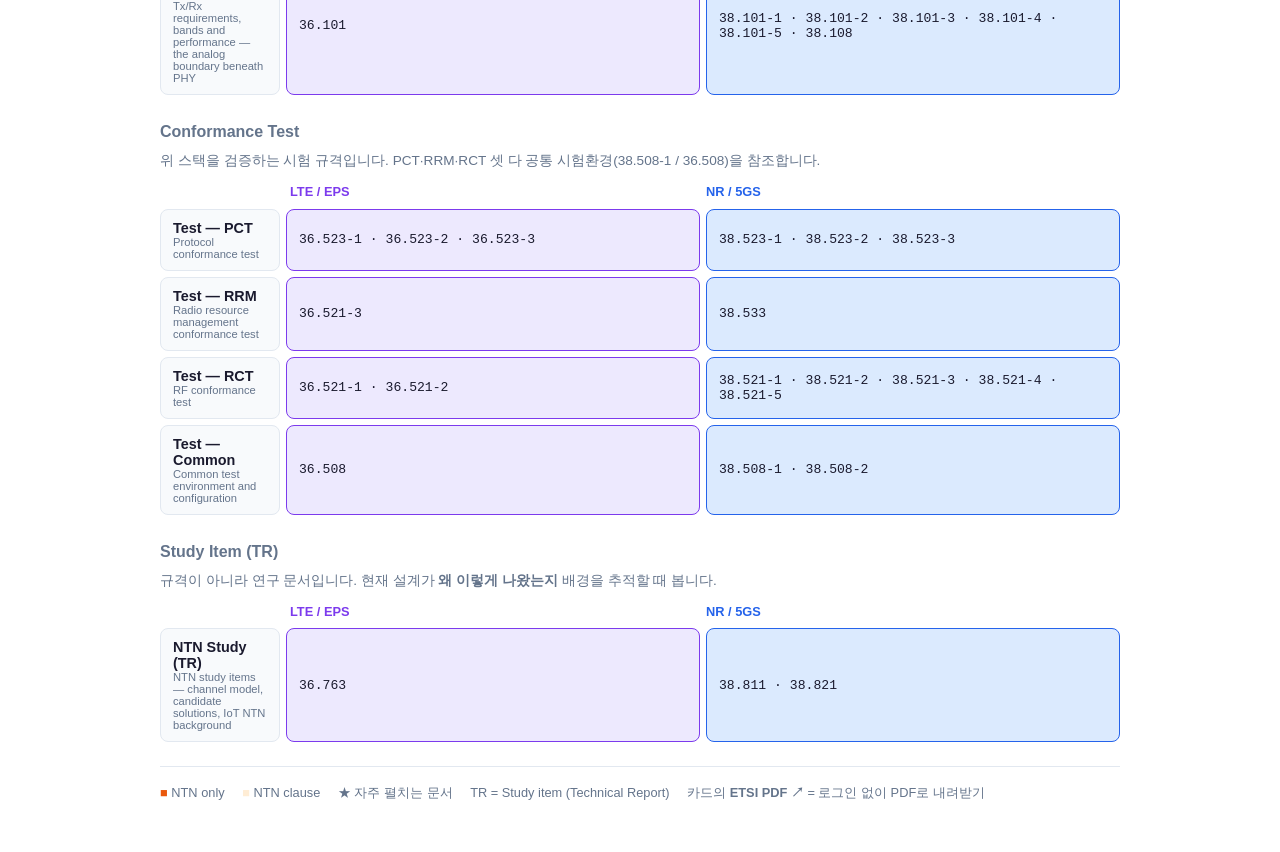
==== commit 73d9d185: "3gpp-spec-map: 원문 링크를 ETSI PDF로 교체 (86/90) 3GPP dynareport 링크는 docx를 주는데, Office 구독이 없으면 열기 불편하다. ET" ====
--- a/apps/3gpp-spec-map/index.html
+++ b/apps/3gpp-spec-map/index.html
@@ -5,7 +5,7 @@
   <meta name="viewport" content="width=device-width, initial-scale=1.0">
   <title>3GPP UE 프로토콜 스펙 지도</title>
   <meta name="description" content="LTE/NR 단말 프로토콜 개발자가 봐야 하는 3GPP 스펙을 프로토콜 스택 구조 위에 배치한 지도">
-  <link rel="stylesheet" href="css/style.css?v=20260801d">
+  <link rel="stylesheet" href="css/style.css?v=20260801e">
 </head>
 <body>
 
@@ -28,7 +28,7 @@
 
 <!-- ?v= 는 캐시 무효화용. GitHub Pages가 max-age=600으로 내려주기 때문에
      js를 고치면 이 값도 함께 올려야 브라우저가 새 파일을 받는다. -->
-<script src="js/specs.js?v=20260801d"></script>
-<script src="js/app.js?v=20260801d"></script>
+<script src="js/specs.js?v=20260801e"></script>
+<script src="js/app.js?v=20260801e"></script>
 </body>
 </html>
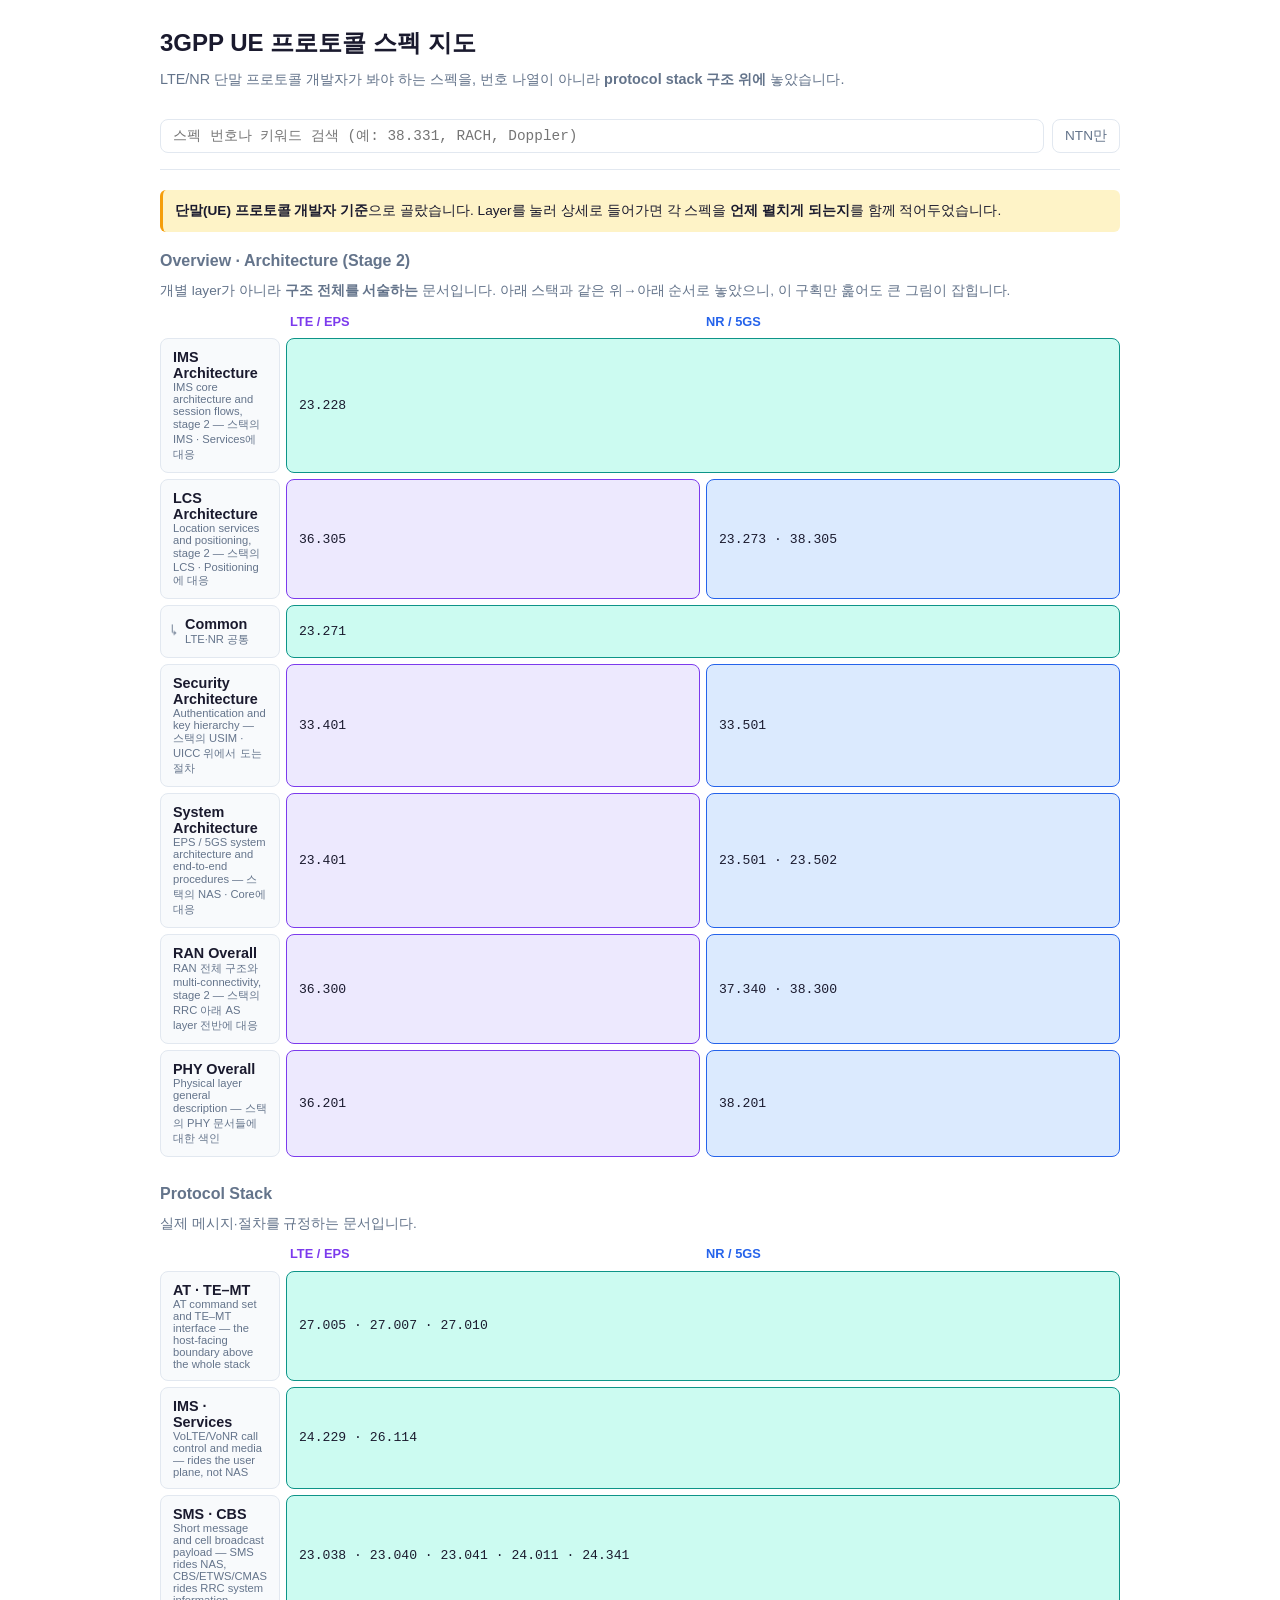
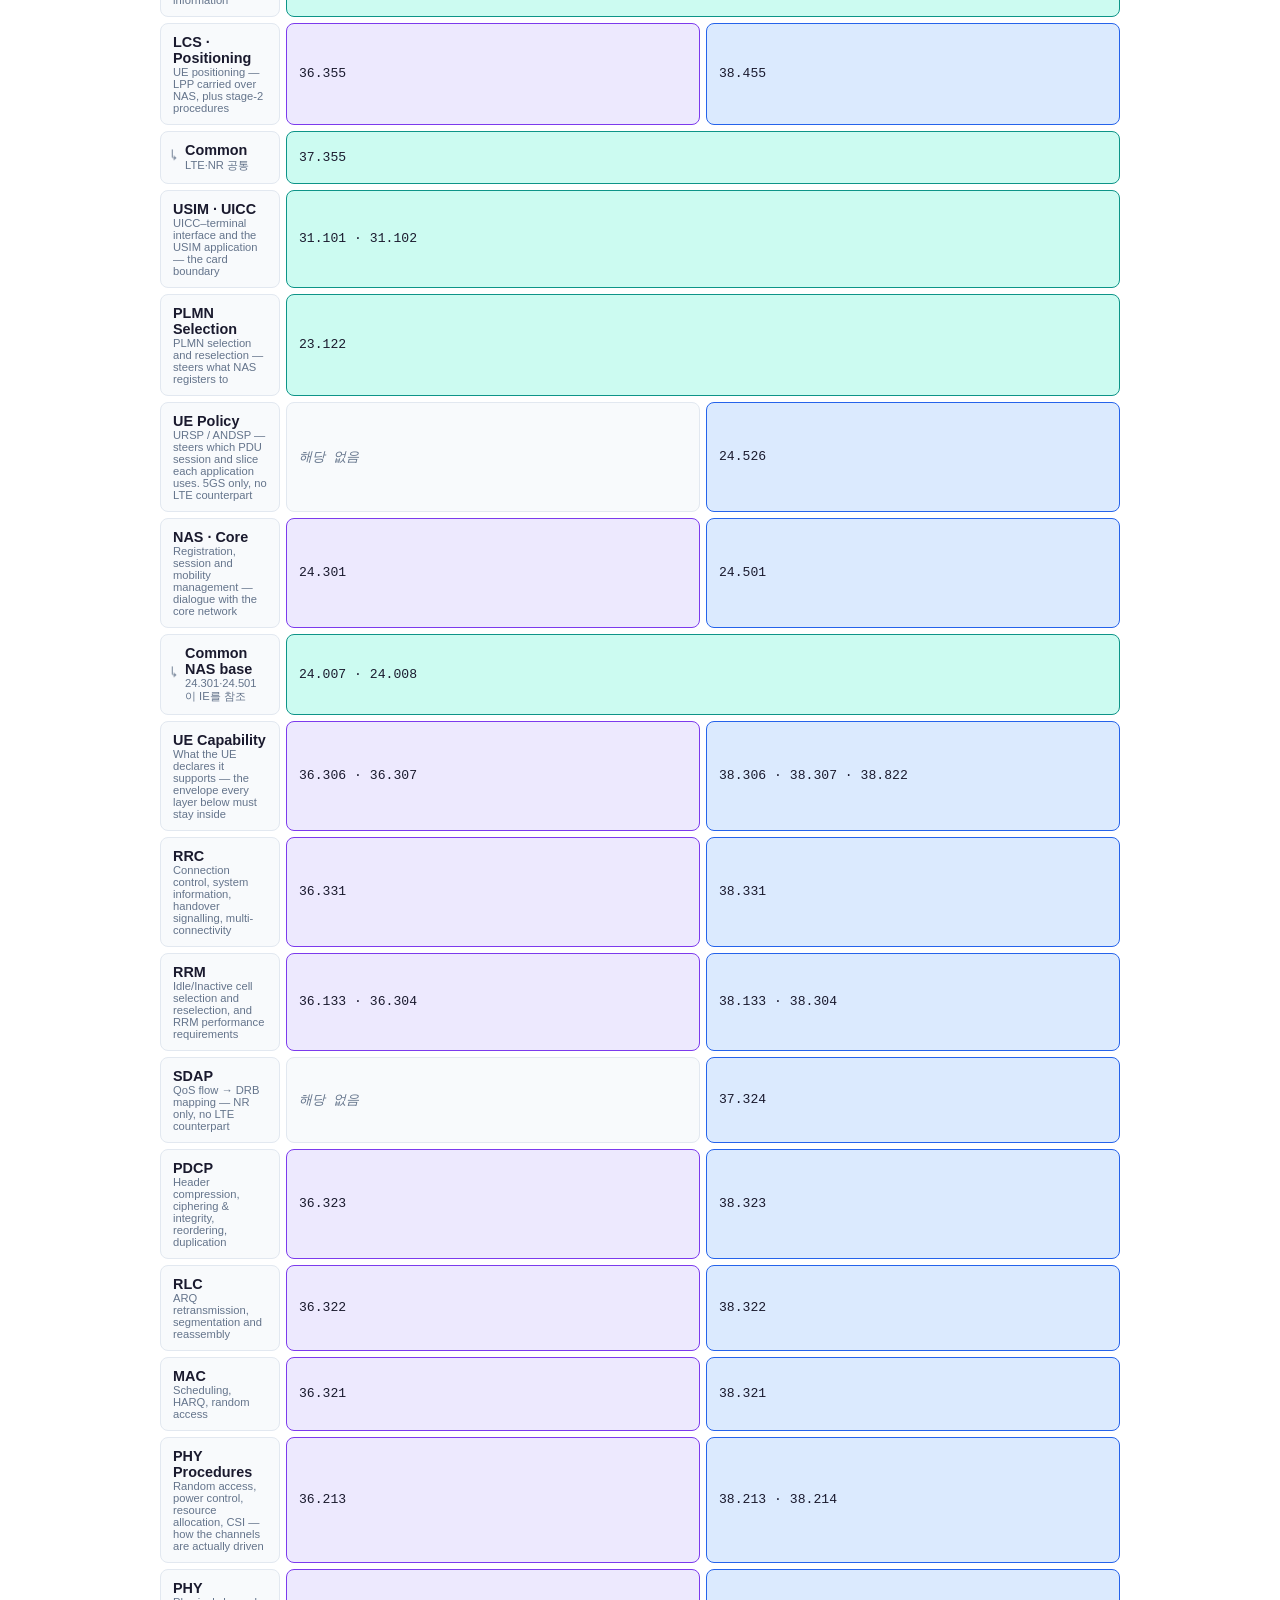
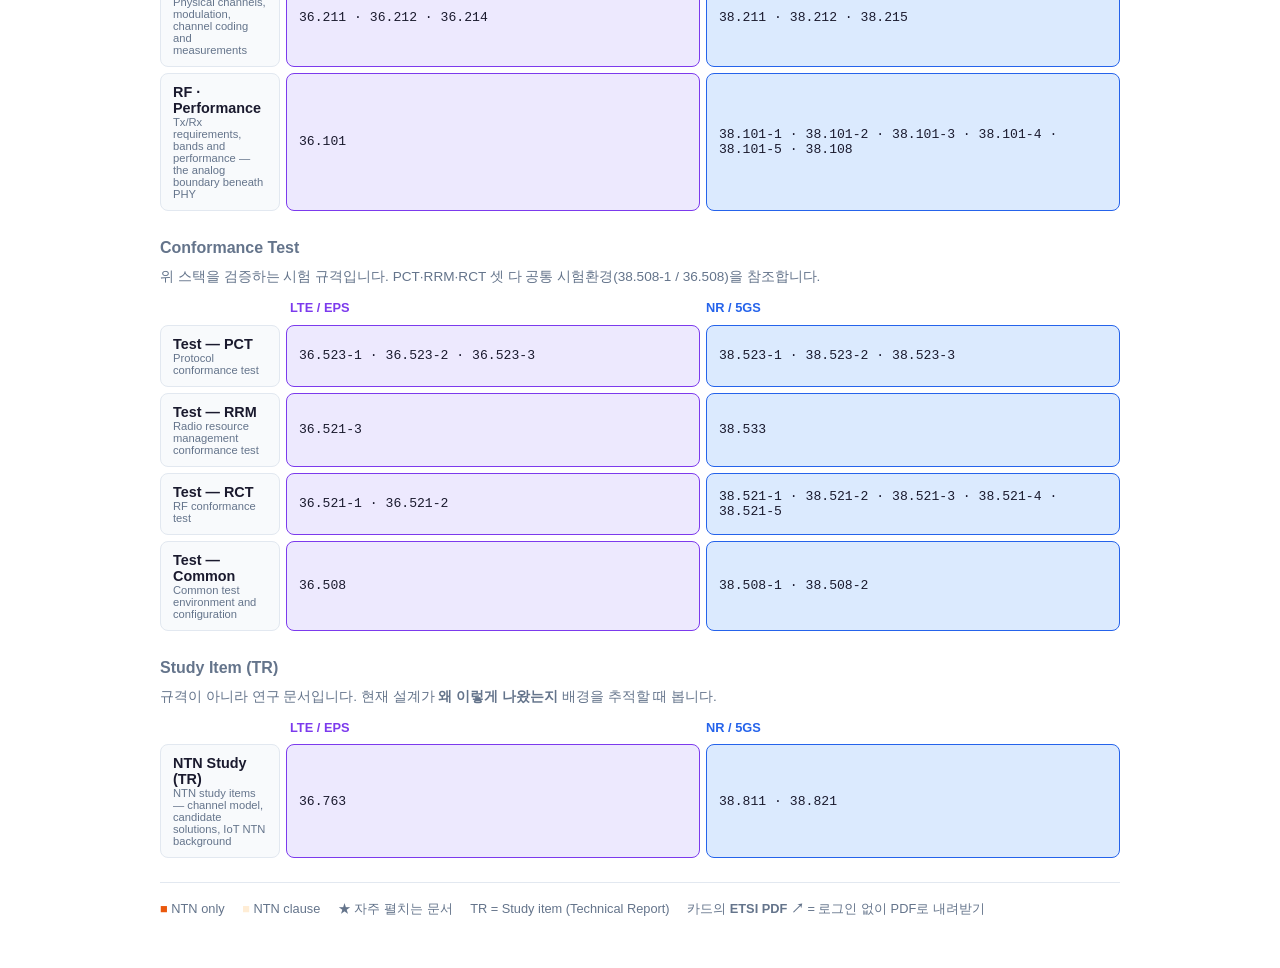
==== commit 2e929e34: "spec-map: TS 24.526 (UE policies, URSP/ANDSP) 추가 NAS 위에 UE Policy 모듈(pol)을 신설하고 24.526을 배치했다. 23.122" ====
--- a/apps/3gpp-spec-map/index.html
+++ b/apps/3gpp-spec-map/index.html
@@ -5,7 +5,7 @@
   <meta name="viewport" content="width=device-width, initial-scale=1.0">
   <title>3GPP UE 프로토콜 스펙 지도</title>
   <meta name="description" content="LTE/NR 단말 프로토콜 개발자가 봐야 하는 3GPP 스펙을 프로토콜 스택 구조 위에 배치한 지도">
-  <link rel="stylesheet" href="css/style.css?v=20260801e">
+  <link rel="stylesheet" href="css/style.css?v=20260803a">
 </head>
 <body>
 
@@ -28,7 +28,7 @@
 
 <!-- ?v= 는 캐시 무효화용. GitHub Pages가 max-age=600으로 내려주기 때문에
      js를 고치면 이 값도 함께 올려야 브라우저가 새 파일을 받는다. -->
-<script src="js/specs.js?v=20260801e"></script>
-<script src="js/app.js?v=20260801e"></script>
+<script src="js/specs.js?v=20260803a"></script>
+<script src="js/app.js?v=20260803a"></script>
 </body>
 </html>
